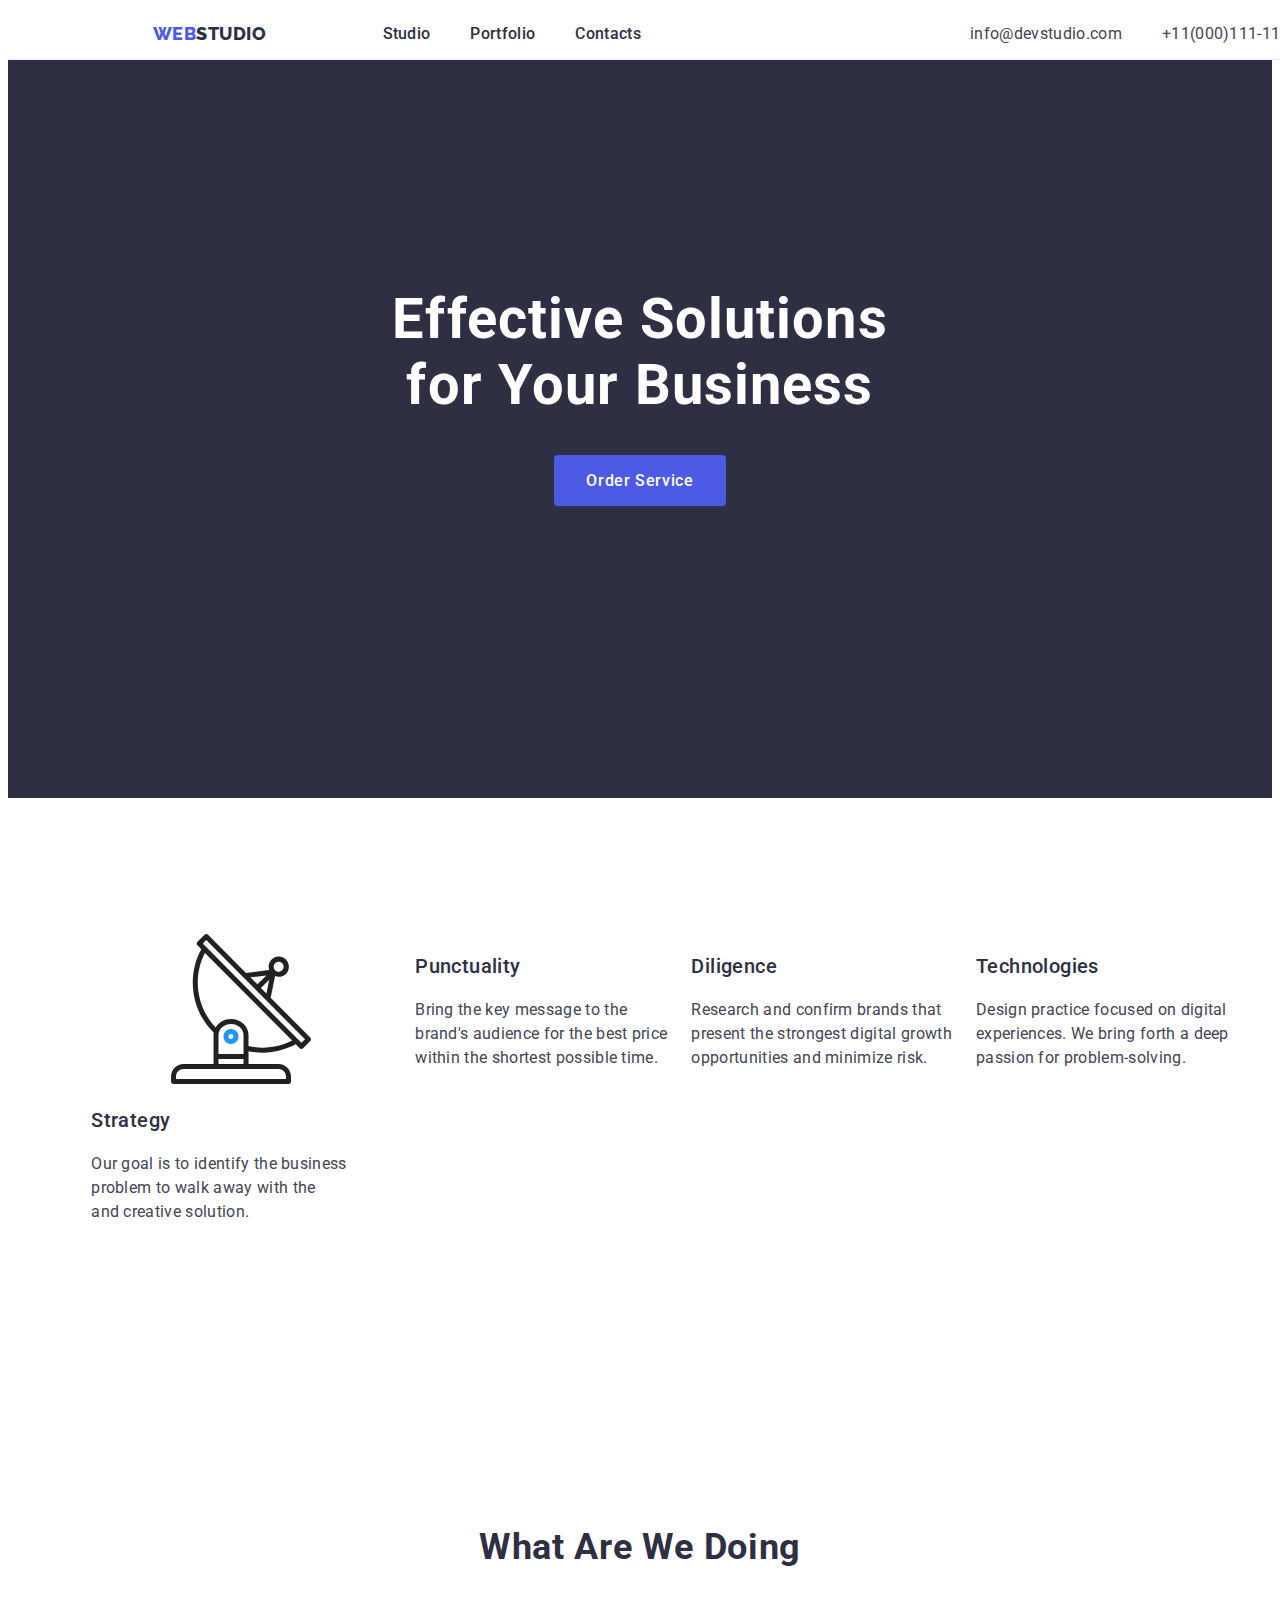
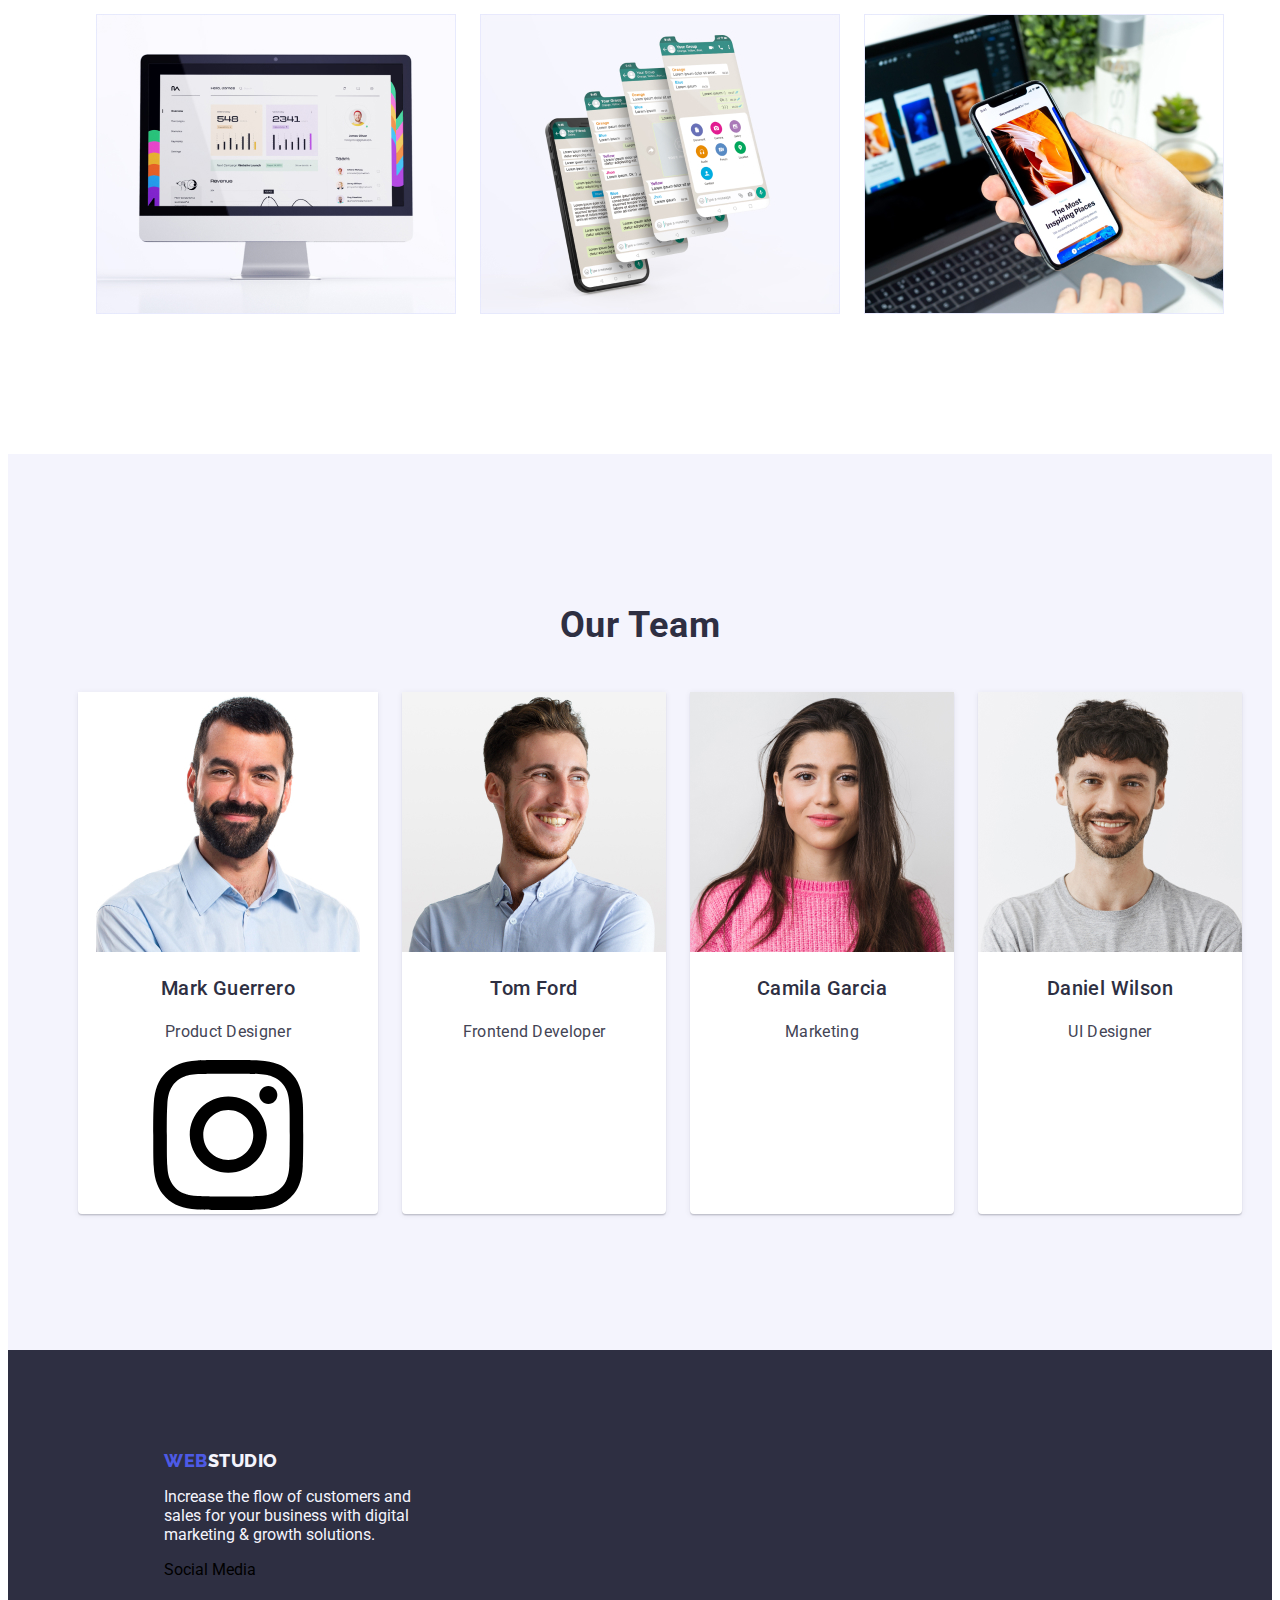
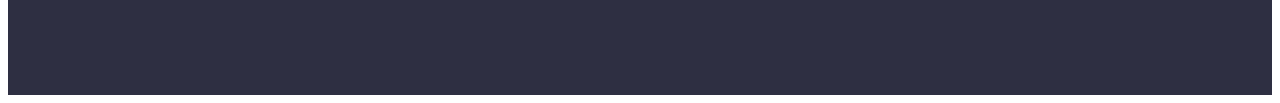
==== index.html @ 55b83116 "edited class names to advantages and added box shadows to buttons and cards on portfolio page" ====
<!DOCTYPE html>
<html lang="en">
  <head>
    <meta charset="UTF-8" />
    <meta name="viewport" content="width=device-width, initial-scale=1.0" />
    <title>Studio</title>
    <link rel="preconnect" href="https://fonts.googleapis.com" />
    <link rel="preconnect" href="https://fonts.gstatic.com" crossorigin />
    <link
      href="https://fonts.googleapis.com/css2?family=Raleway:wght@800&family=Roboto:wght@400;500;700;900&display=swap"
      rel="stylesheet"
    />
    <link rel="stylesheet" href="css/styles.css" />
  </head>
  <body>
    <!-- HEADER -->
    <header class="header d-flex container">
      <!-- LOGO -->
      <div class="d-flex">
        <a href="#" class="logo-header link"><span>WEB</span>STUDIO</a>
        <!-- NAVIGATION BAR -->
        <nav class="navigation-bar">
          <ul class="header-list list">
            <li class="header-item">
              <a class="header-link link" href="index.html">Studio</a>
            </li>
            <li class="header-item">
              <a class="header-link link" href="portfolio.html">Portfolio</a>
            </li>
            <li class="header-item">
              <a class="header-link link" href="#">Contacts</a>
            </li>
          </ul>
        </nav>
      </div>
      <ul class="header-contact-info list">
        <li>
          <a
            class="header-contact-info-link link"
            href="mailto:info@devstudio.com"
            >info@devstudio.com</a
          >
        </li>
        <li>
          <a class="header-contact-info-link link" href="tel:+11(000)111-11-11"
            >+11(000)111-11-11</a
          >
        </li>
      </ul>
    </header>
    <main>
      <!-- MAIN HEADING -->
      <section class="hero">
        <h1 class="hero-header">
          Effective Solutions <br />
          for Your Business
        </h1>
        <button type="button" class="hero-button button">Order Service</button>
      </section>
      <!-- ADVANTAGES SECTION -->
      <section class="advantages section">
        <ul class="advantages-list list">
          <li class="advantages-item">
            <svg class="icon icon-antenna">
              <use xlink:href="./images/icons.svg#antenna-1"></use>
            </svg>
            <h3 class="advantages-title header-three">Strategy</h3>
            <p class="advantages-description description">
              Our goal is to identify the business<br />problem to walk away
              with the<br />and creative solution.
            </p>
          </li>
          <li class="advantages-item">
            <h3 class="advantages-title header-three">Punctuality</h3>
            <p class="advantages-description description">
              Bring the key message to the<br />brand's audience for the best
              price<br />within the shortest possible time.
            </p>
          </li>
          <li class="advantages-item">
            <h3 class="advantages-title header-three">Diligence</h3>
            <p class="advantages-description description">
              Research and confirm brands that<br />present the strongest
              digital growth<br />opportunities and minimize risk.
            </p>
          </li>
          <li class="advantages-item">
            <h3 class="advantages-title header-three">Technologies</h3>
            <p class="advantages-description description">
              Design practice focused on digital<br />experiences. We bring
              forth a deep<br />passion for problem-solving.
            </p>
          </li>
        </ul>
      </section>
      <!-- WHAT ARE WE DOING SECTION -->
      <section class="services section">
        <h2 class="services-header subheader">What Are We Doing</h2>
        <div class="d-flex">
          <ul class="services-list list">
            <li class="services-item">
              <img
                src="images/monitor.jpg"
                alt="monitor"
                width="360"
                height="300"
              />
            </li>
            <li class="services-item">
              <img
                src="images/whatsapp.jpg"
                alt="whatsapp"
                width="360"
                height="300"
              />
            </li>
            <li class="services-item">
              <img
                src="images/cellphone.jpg"
                alt="cellphone"
                width="360"
                height="300"
              />
            </li>
          </ul>
        </div>
      </section>
      <!-- OUR TEAM SECTION -->
      <section class="team section">
        <h2 class="team-header subheader">Our Team</h2>
        <div class="d-flex">
          <ul class="team-members-list list">
            <li class="team-members-item">
              <img
                src="images/mark.jpg"
                alt="Mark Guerrero"
                width="264"
                height="260"
              />
              <h3 class="team-member-name header-three">Mark Guerrero</h3>
              <p class="team-member-position description">Product Designer</p>
              <div>
                <svg class="icon icon-instagram">
                  <use xlink:href="images/icons.svg#instagram-2"></use>
                </svg>
              </div>
            </li>
            <li class="team-members-item">
              <img
                src="images/tom.jpg"
                alt="Tom Ford"
                width="264"
                height="260"
              />
              <h3 class="team-member-name header-three">Tom Ford</h3>
              <p class="team-member-position description">Frontend Developer</p>
            </li>
            <li class="team-members-item">
              <img
                src="images/camila.jpg"
                alt="Camila Garcia"
                width="264"
                height="260"
              />
              <h3 class="team-member-name header-three">Camila Garcia</h3>
              <p class="team-member-position description">Marketing</p>
            </li>
            <li class="team-members-item">
              <img
                src="images/daniel.jpg"
                alt="Daniel Wilson"
                width="264"
                height="260"
              />
              <h3 class="team-member-name header-three">Daniel Wilson</h3>
              <p class="team-member-position description">UI Designer</p>
            </li>
          </ul>
        </div>
      </section>
    </main>
    <!-- FOOTER -->
    <footer class="footer">
      <section>
        <a href="#" class="logo-footer link"><span>WEB</span>STUDIO</a>
        <p class="p-footer">
          Increase the flow of customers and <br />
          sales for your business with digital <br />
          marketing & growth solutions.
        </p>
      </section>
      <section class="social-media">
        <p class="social-media-title">Social Media</p>
      </section>
    </footer>
  </body>
</html>
---- css/styles.css ----
:root {
  --IRIS: #4d5ae5;
  --NAVY-BLUE: #2e2f42;
  --WHITE: #fff;
  --CLOUD: #f4f4fd;
  --SLATE: #434455;
  --CORNFLOWER: #e7e9fc;
  --OCEAN: #404bbf;
  --LIGHT-SLATE: #8e8f99;
  --GREY: rgba(46, 47, 66, 0.7);
}
* {
  box-sizing: border-box;
}
/* GENERAL STYLES */
body {
  font-family: "Roboto", sans-serif;
}
.header-three {
  color: var(--NAVY-BLUE);
  font-size: 20px;
  font-weight: 500;
  letter-spacing: 0.4px;
}
.description {
  color: var(--SLATE);
  font-size: 16px;
  font-weight: 400;
  letter-spacing: 0.32px;
  line-height: 24px;
}
.container {
  width: 1440px;
}
.d-flex {
  display: flex;
  justify-content: center;
}
.list {
  list-style-type: none;
  display: flex;
}
.section {
  padding-top: 120px;
  padding-bottom: 120px;
}
.icon {
  fill: black;
}
/* END OF GENERAL STYLES */

/* STUDIO STYLES */
/* HEADER STYLES */
.header {
  align-items: center;
  justify-content: space-around;
  border-bottom: 1px solid var(--CORNFLOWER);
  background-color: var(--WHITE);
}
.header .d-flex {
  align-items: center;
}
.header .list {
  gap: 40px;
}
.link {
  text-decoration: none;
}
.logo-header {
  color: var(--NAVY-BLUE);
  font-family: "Raleway", sans-serif;
  font-size: 18px;
  font-weight: 800;
  letter-spacing: 0.54px;
  margin-right: 76px;
}
.logo-header span {
  color: var(--IRIS);
}
.header-link {
  font-size: 16px;
  font-weight: 500;
  color: var(--NAVY-BLUE);
  letter-spacing: 0.32px;
}
.header-link:hover {
  color: var(--IRIS);
}
.header-link:focus {
  color: var(--IRIS);
}
a[href="mailto:info@devstudio.com"] {
  font-size: 16px;
  color: var(--SLATE);
  font-weight: 400;
  letter-spacing: 0.32px;
}
a[href="tel:+11(000)111-11-11"] {
  font-size: 16px;
  color: var(--SLATE);
  font-weight: 400;
  letter-spacing: 0.32px;
}
a[href="mailto:info@devstudio.com"]:hover {
  color: var(--IRIS);
}
a[href="tel:+11(000)111-11-11"]:hover {
  color: var(--IRIS);
}
a[href="mailto:info@devstudio.com"]:focus {
  color: var(--IRIS);
}
a[href="tel:+11(000)111-11-11"]:focus {
  color: var(--IRIS);
}
/* END OF HEADER STYLES */
/* FIRST SECTION STYLES */
.hero {
  background-color: var(--NAVY-BLUE);
  text-align: center;
  padding-top: 188px;
  padding-bottom: 292px;
}
.hero-header {
  color: var(--WHITE);
  text-align: center;
  font-size: 56px;
  font-weight: 700;
  letter-spacing: 1.12px;
}
.hero-button {
  background-color: var(--IRIS);
  color: var(--WHITE);
  font-size: 16px;
  font-weight: 500;
  letter-spacing: 0.64px;
  font-family: inherit;
  border: none;
  border-radius: 4px;
  padding: 16px 32px;
}
.hero-button:hover {
  cursor: pointer;
  background-color: var(--SLATE);
}
.hero-button:focus {
  background-color: var(--SLATE);
}
/* END OF FIRST SECTION STYLES */
/* ADVANTAGES STYLES */
.advantages-header {
  font-size: 20px;
  font-weight: 500;
  letter-spacing: 0.4px;
  color: var(--NAVY-BLUE);
}
.advantages-description {
  color: var(--SLATE);
  font-size: 16px;
  font-weight: 400;
  letter-spacing: 0.32px;
}
.advantages {
  flex-direction: column;
}
.advantages .list {
  justify-content: center;
  gap: 24px;
}
/* END OF VISSION MISSION STYLES */
/* WHAT ARE WE DOING SECTION STYLES*/
.subheader {
  text-align: center;
  color: var(--NAVY-BLUE);
  font-size: 36px;
  font-weight: 700;
  letter-spacing: 0.72px;
}
.services .list {
  gap: 24px;
}
/* END OF WHAT ARE WE DOING SECTION STYLES*/
/* OUR TEAM SECTION STYLES */
.team {
  background-color: var(--CLOUD);
}
.team .list {
  gap: 24px;
}
.team-members-item {
  background-color: white;
  border-radius: 0px 0px 4px 4px;
  text-align: center;
  box-shadow: 0px 2px 1px 0px rgba(46, 47, 66, 0.08),
    0px 1px 1px 0px rgba(46, 47, 66, 0.16),
    0px 1px 6px 0px rgba(46, 47, 66, 0.08);
}

/* END OF OUR TEAM SECTION STYLES */
/* FOOTER STYLES */
.footer {
  background-color: var(--NAVY-BLUE);
  padding: 100px 0px 100px 156px;
}
.logo-footer {
  color: var(--CLOUD);
  font-family: "Raleway", sans-serif;
  font-size: 18px;
  font-weight: 800;
  letter-spacing: 0.54px;
}
.logo-footer span {
  color: var(--IRIS);
}
.p-footer {
  color: var(--CLOUD);
}
/* END OF FOOTER STYLES */
/* END OF STUDIO STYLES */

/* PORTFOLIO STYLES */
/* PORTFOLIO MAIN MENU STYLES */
.portfolio-menu {
  align-items: center;
}
.portfolio-menu-list {
  gap: 24px;
  justify-content: center;
}
.portfolio-menu-button {
  color: var(--IRIS);
  font-size: 16px;
  font-weight: 500;
  letter-spacing: 0.64px;
  background-color: var(--CLOUD);
  border-color: var(--CORNFLOWER);
  border-radius: 4px;
  padding: 12px 24px;
  font-family: "Roboto", sans-serif;
  gap: 24px;
}
.portfolio-menu-button:hover,
.portfolio-menu-button:focus {
  background-color: var(--OCEAN);
  color: var(--WHITE);
  box-shadow: 0px 2px 2px 0px rgba(0, 0, 0, 0.12),
    0px 2px 1px 0px rgba(0, 0, 0, 0.08), 0px 3px 1px 0px rgba(0, 0, 0, 0.1);
}
/* END OF PORTFOLIO MAIN MENU STYLES */
/* SERVICES MENU STYLES */
.services-menu {
  justify-content: center;
  gap: 24px;
  flex-wrap: wrap;
}
.services-menu-item {
  border: 1px solid var(--CORNFLOWER);
  background-color: var(--WHITE);
}
.services-menu-item:hover {
  box-shadow: 0px 2px 1px 0px rgba(46, 47, 66, 0.08),
    0px 1px 1px 0px rgba(46, 47, 66, 0.16),
    0px 1px 6px 0px rgba(46, 47, 66, 0.08);
}
.services-menu-title,
.services-menu-description {
  padding-left: 15px;
}

/* END OF SERVICES MENU STYLES */
/* END OF PORTFOLIO STYLES */
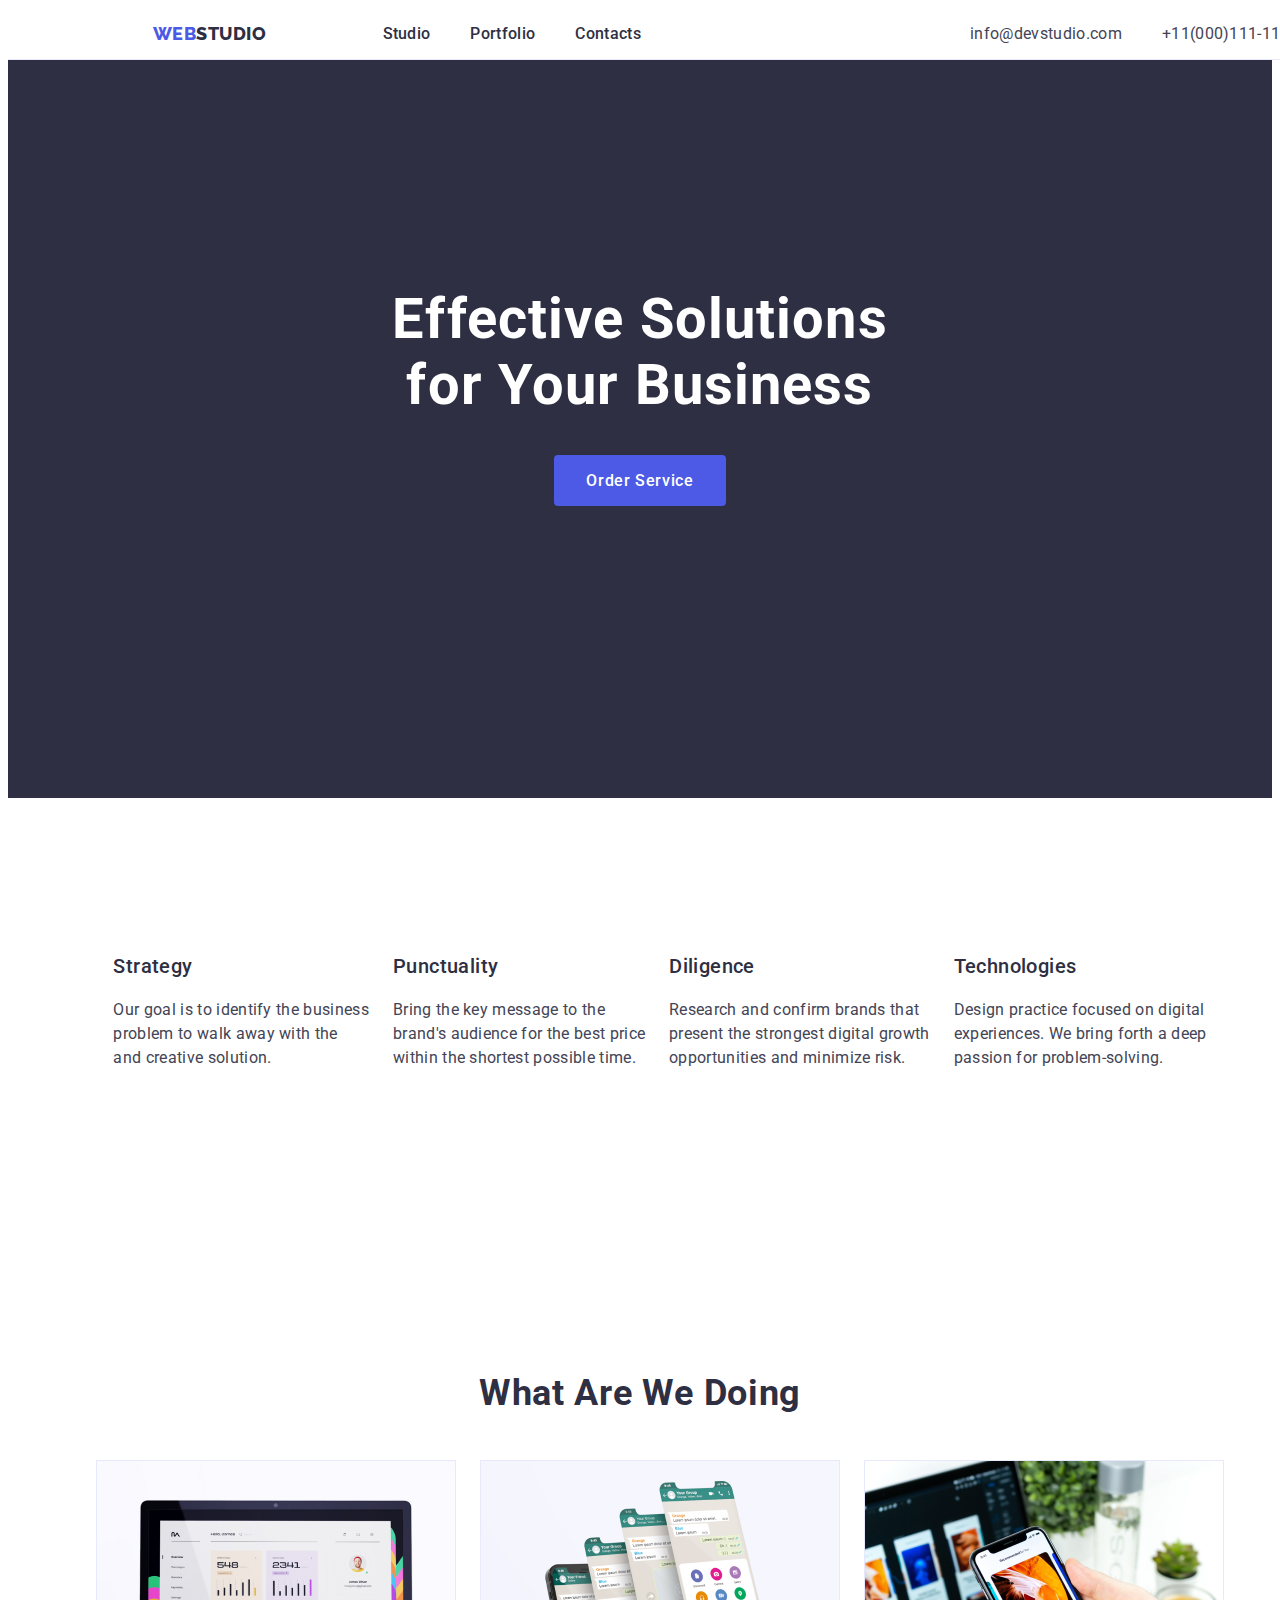
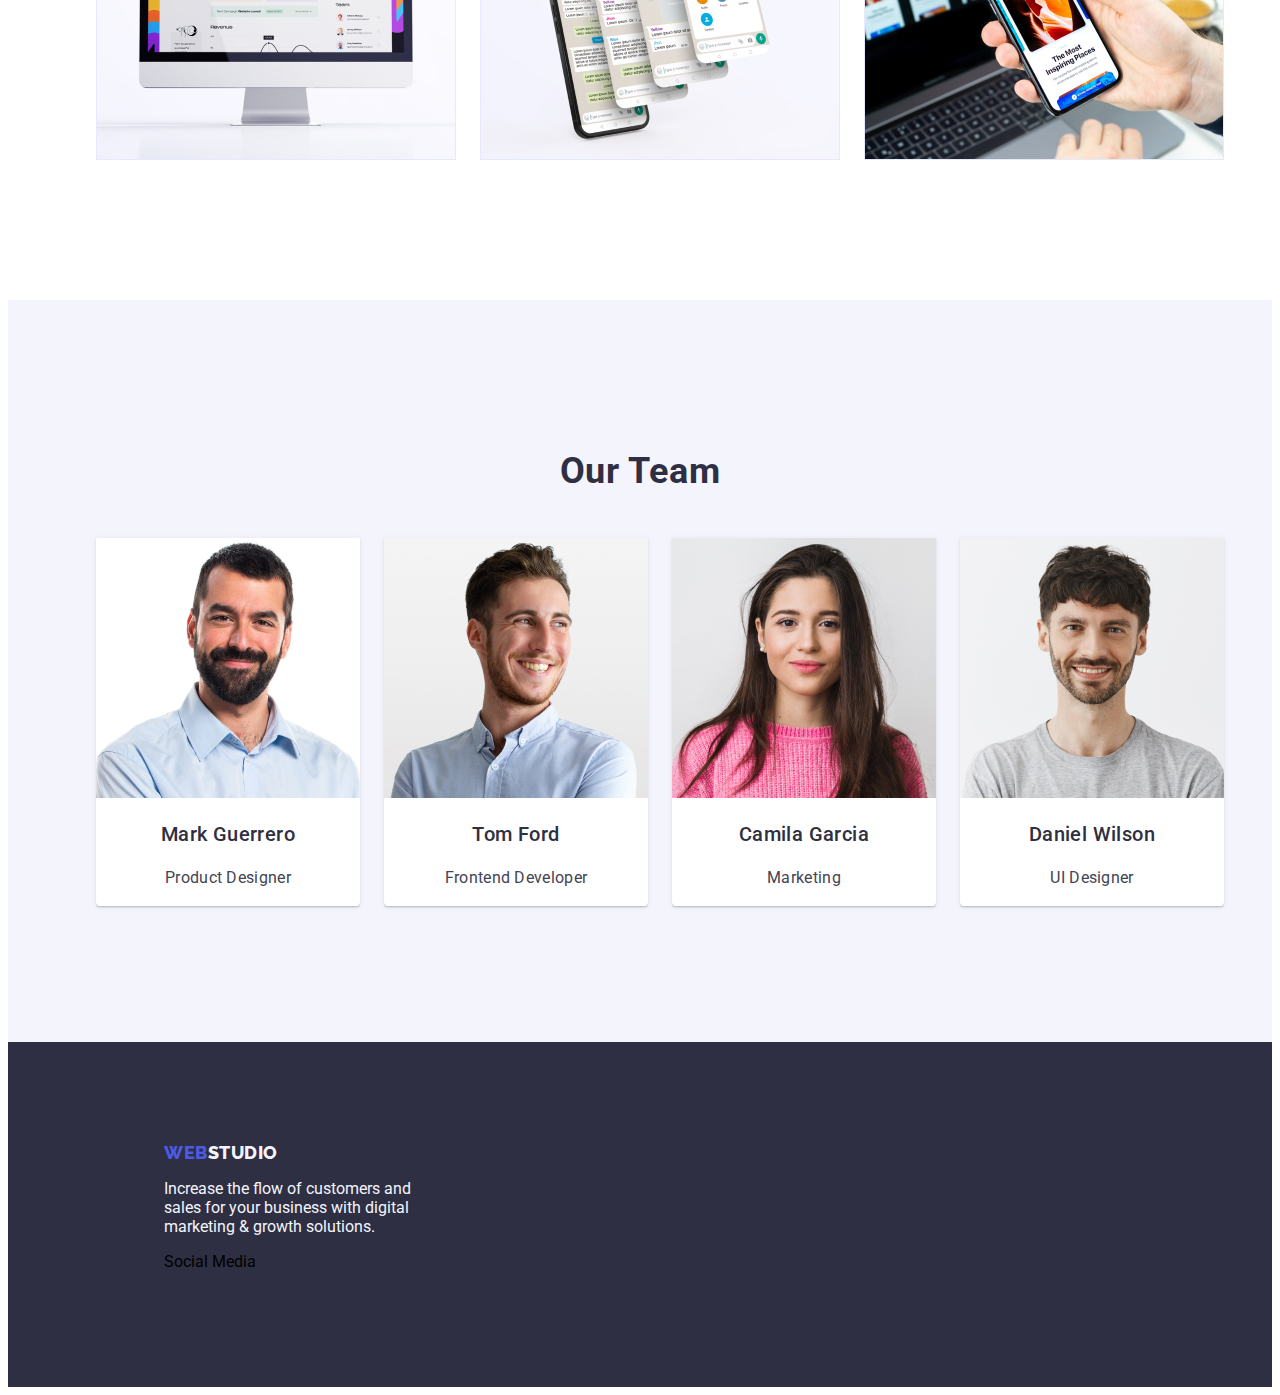
==== commit 62eac6ad: "remove all the icons" ====
--- a/index.html
+++ b/index.html
@@ -61,9 +61,6 @@
       <section class="advantages section">
         <ul class="advantages-list list">
           <li class="advantages-item">
-            <svg class="icon icon-antenna">
-              <use xlink:href="./images/icons.svg#antenna-1"></use>
-            </svg>
             <h3 class="advantages-title header-three">Strategy</h3>
             <p class="advantages-description description">
               Our goal is to identify the business<br />problem to walk away
@@ -139,11 +136,6 @@
               />
               <h3 class="team-member-name header-three">Mark Guerrero</h3>
               <p class="team-member-position description">Product Designer</p>
-              <div>
-                <svg class="icon icon-instagram">
-                  <use xlink:href="images/icons.svg#instagram-2"></use>
-                </svg>
-              </div>
             </li>
             <li class="team-members-item">
               <img
--- a/css/styles.css
+++ b/css/styles.css
@@ -44,9 +44,6 @@
   padding-top: 120px;
   padding-bottom: 120px;
 }
-.icon {
-  fill: black;
-}
 /* END OF GENERAL STYLES */
 
 /* STUDIO STYLES */
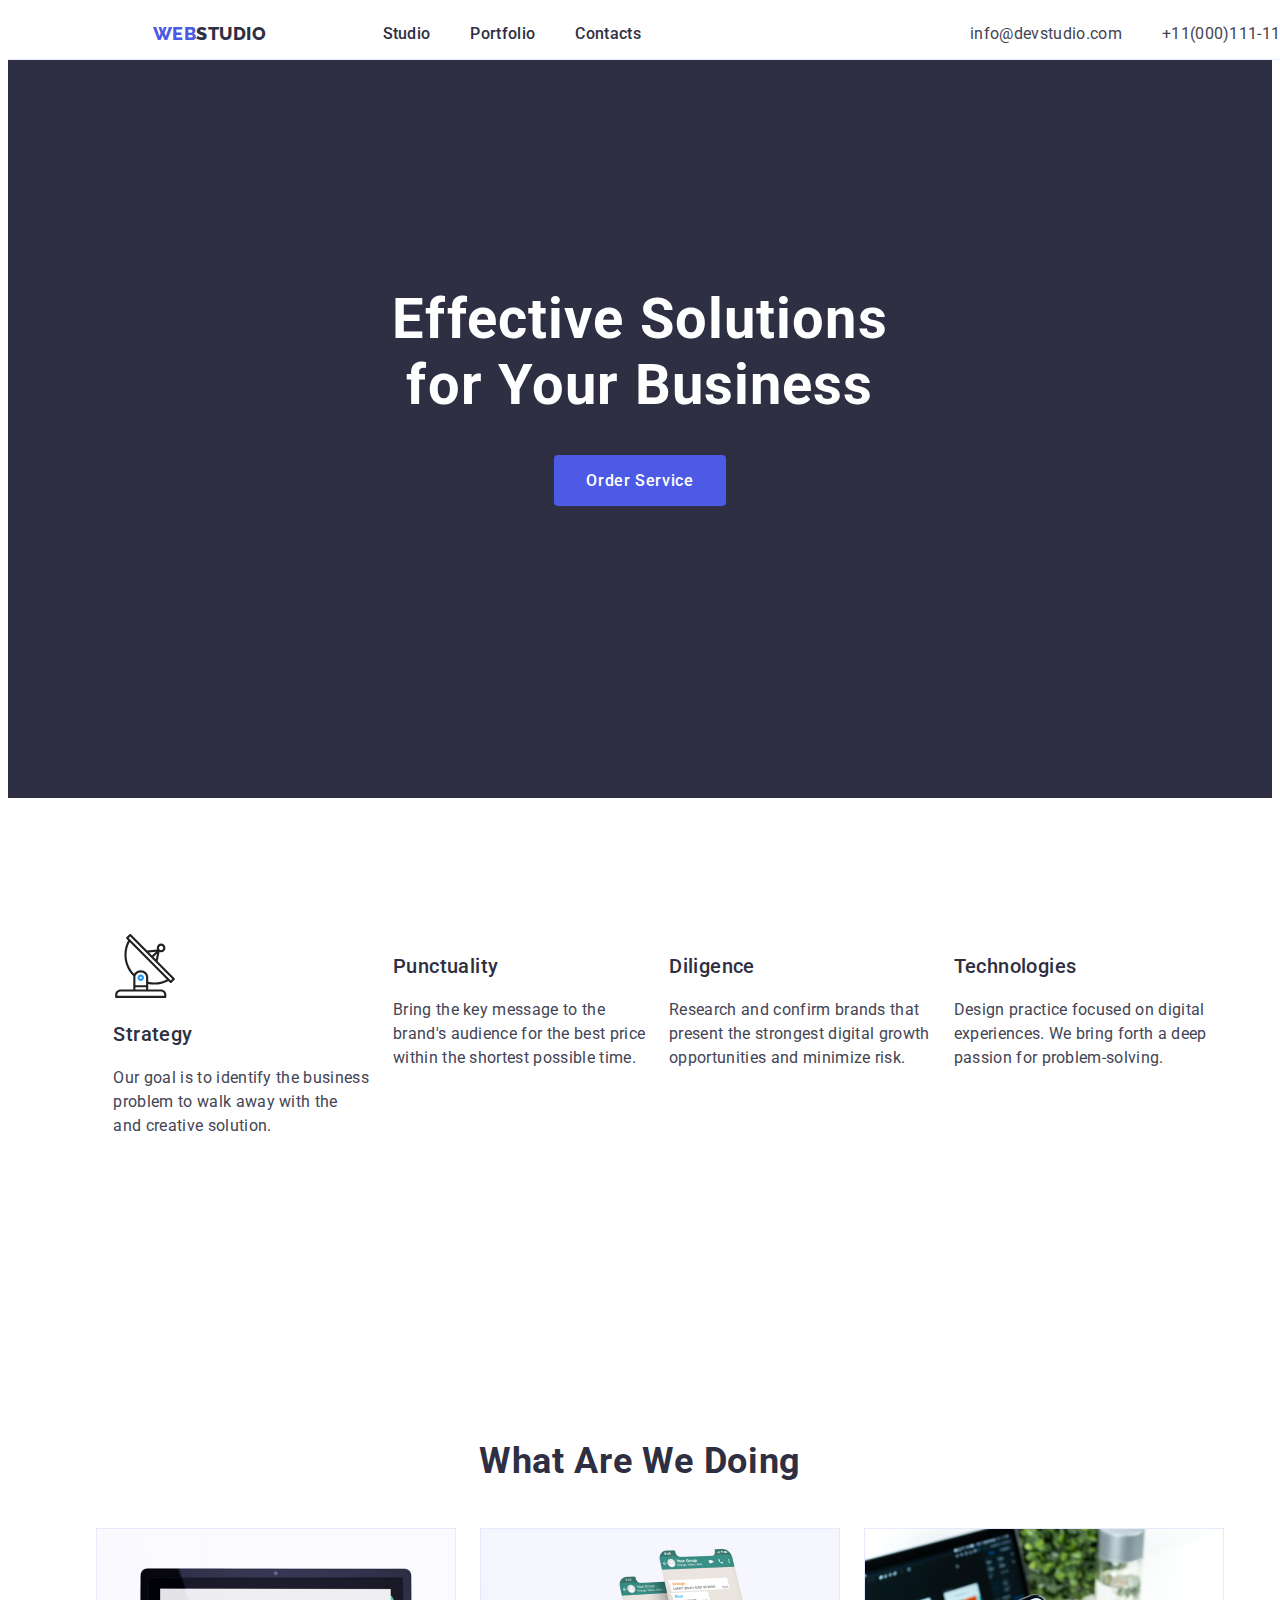
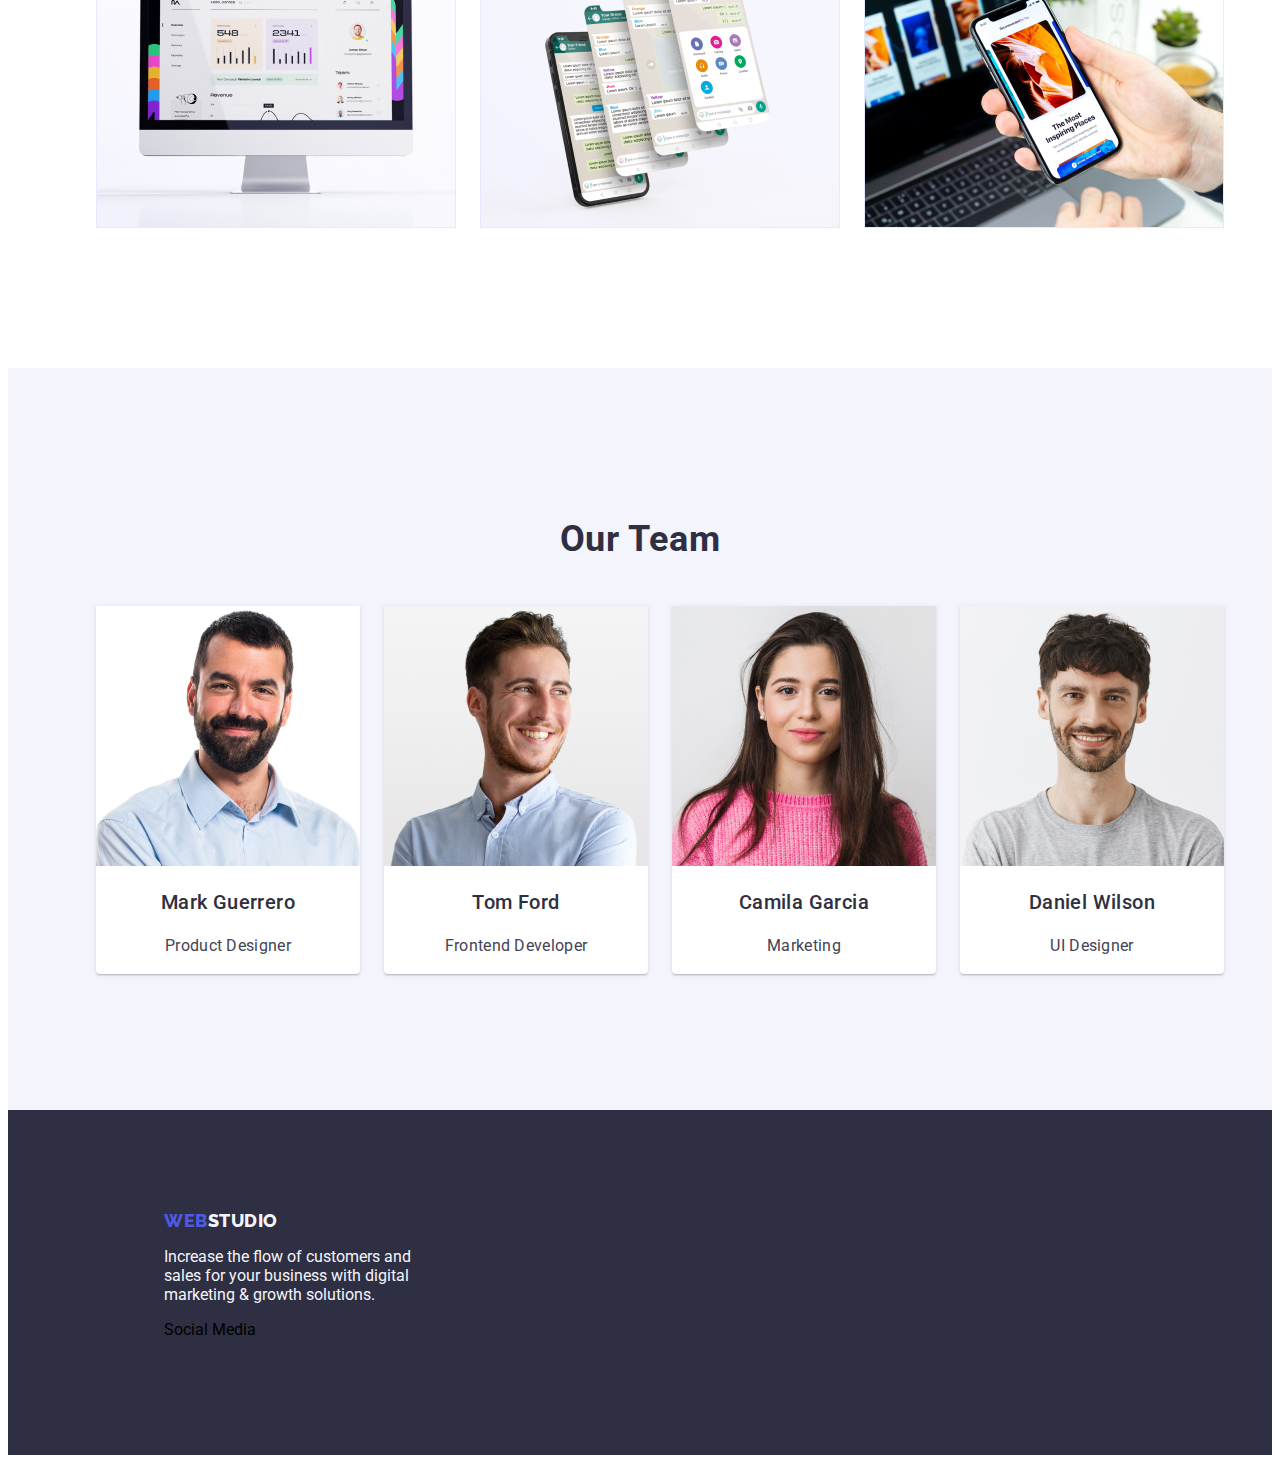
==== commit 597800ff: "Update index.html" ====
--- a/index.html
+++ b/index.html
@@ -61,6 +61,11 @@
       <section class="advantages section">
         <ul class="advantages-list list">
           <li class="advantages-item">
+            <div class="advantages-icon icon">
+              <svg width="64" height="64">
+                <use href="./images/icons.svg#antenna-1"></use>
+              </svg>
+            </div>
             <h3 class="advantages-title header-three">Strategy</h3>
             <p class="advantages-description description">
               Our goal is to identify the business<br />problem to walk away
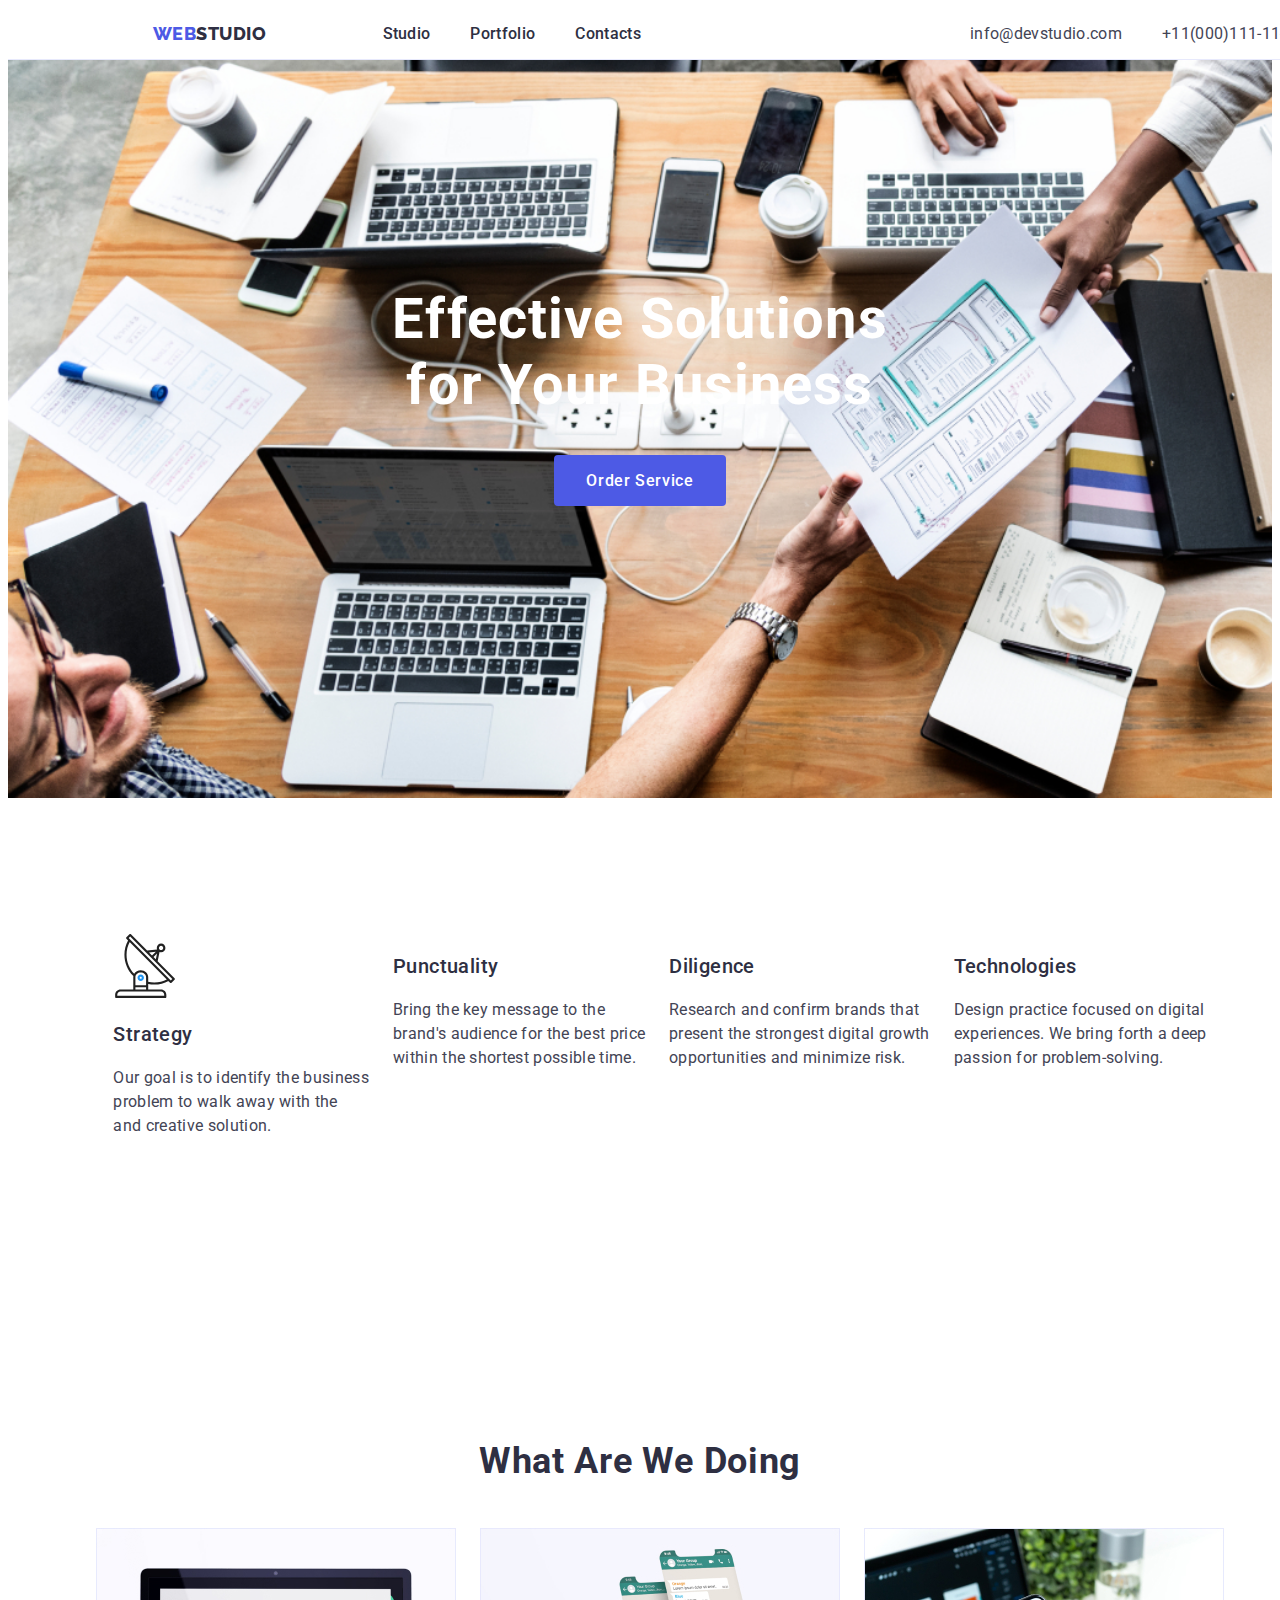
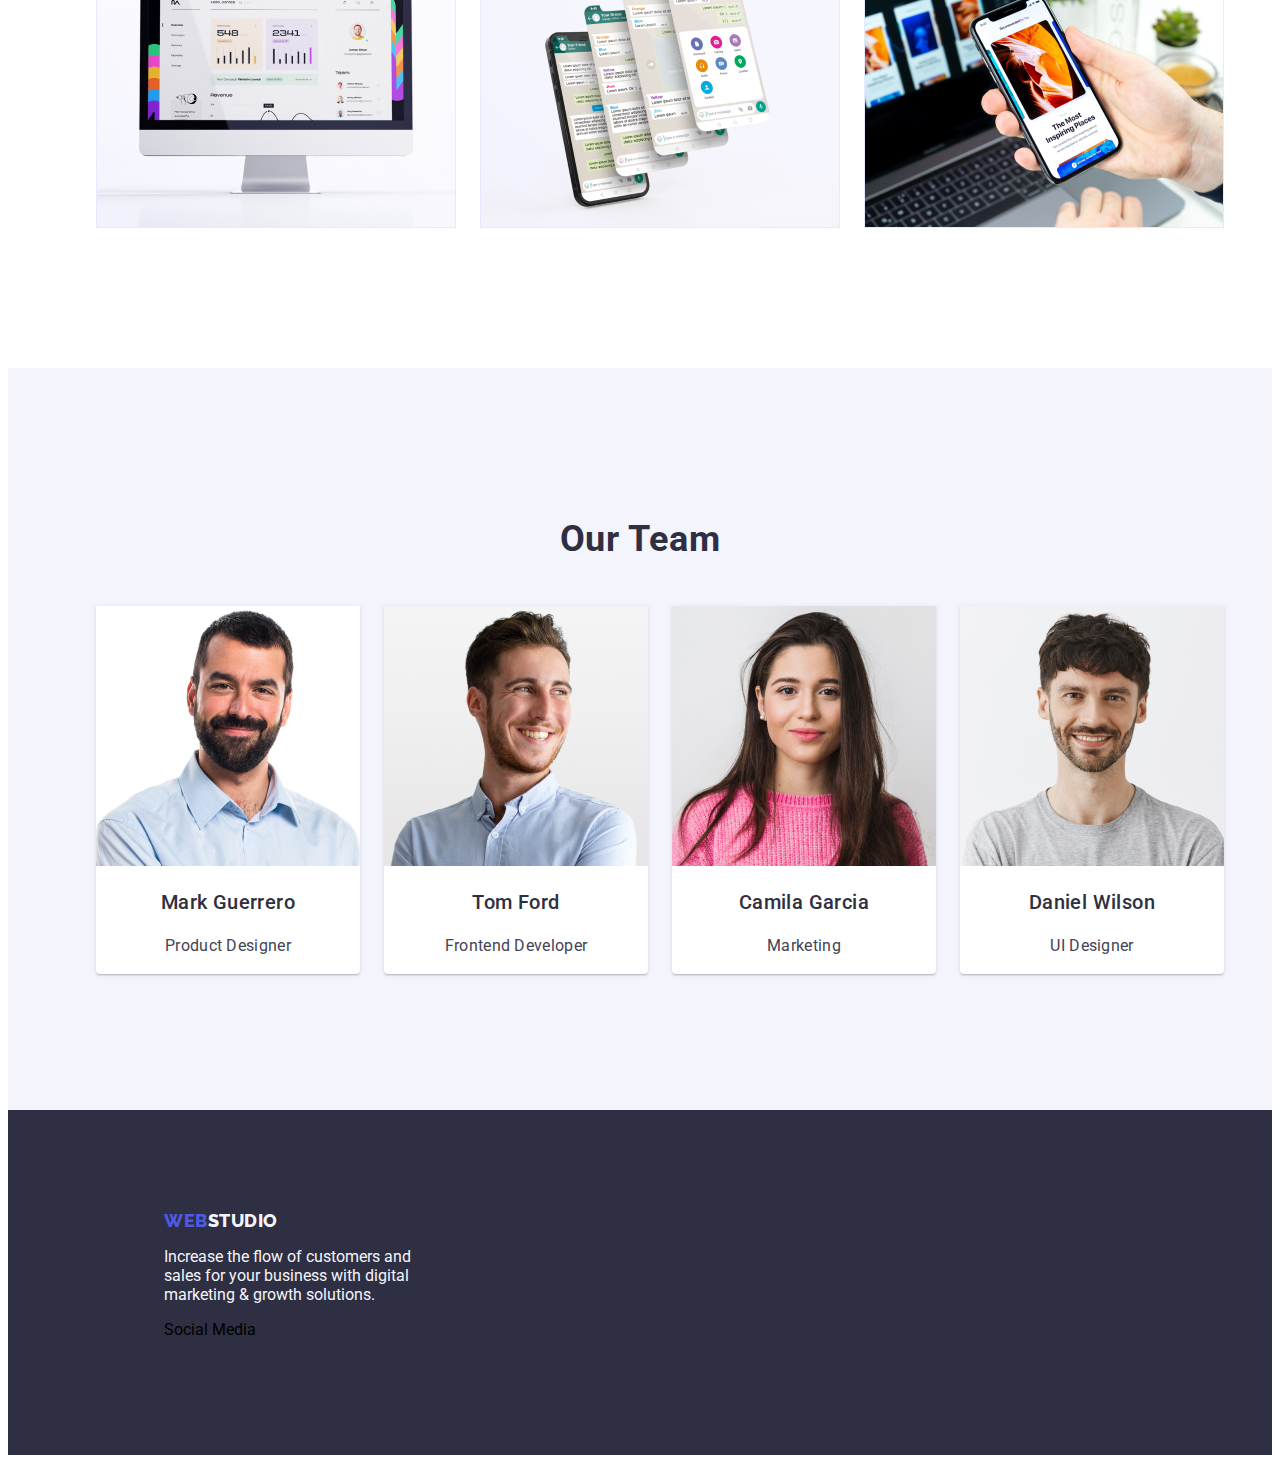
==== commit dcea9dba: "add background image in hero section" ====
--- a/index.html
+++ b/index.html
@@ -63,7 +63,7 @@
           <li class="advantages-item">
             <div class="advantages-icon icon">
               <svg width="64" height="64">
-                <use href="./images/icons.svg#antenna-1"></use>
+                <use href="/images/icons.svg#antenna-1"></use>
               </svg>
             </div>
             <h3 class="advantages-title header-three">Strategy</h3>
--- a/css/styles.css
+++ b/css/styles.css
@@ -113,7 +113,8 @@
 /* END OF HEADER STYLES */
 /* FIRST SECTION STYLES */
 .hero {
-  background-color: var(--NAVY-BLUE);
+  background-image: url(../images/people-office.jpg);
+  background-size: cover;
   text-align: center;
   padding-top: 188px;
   padding-bottom: 292px;
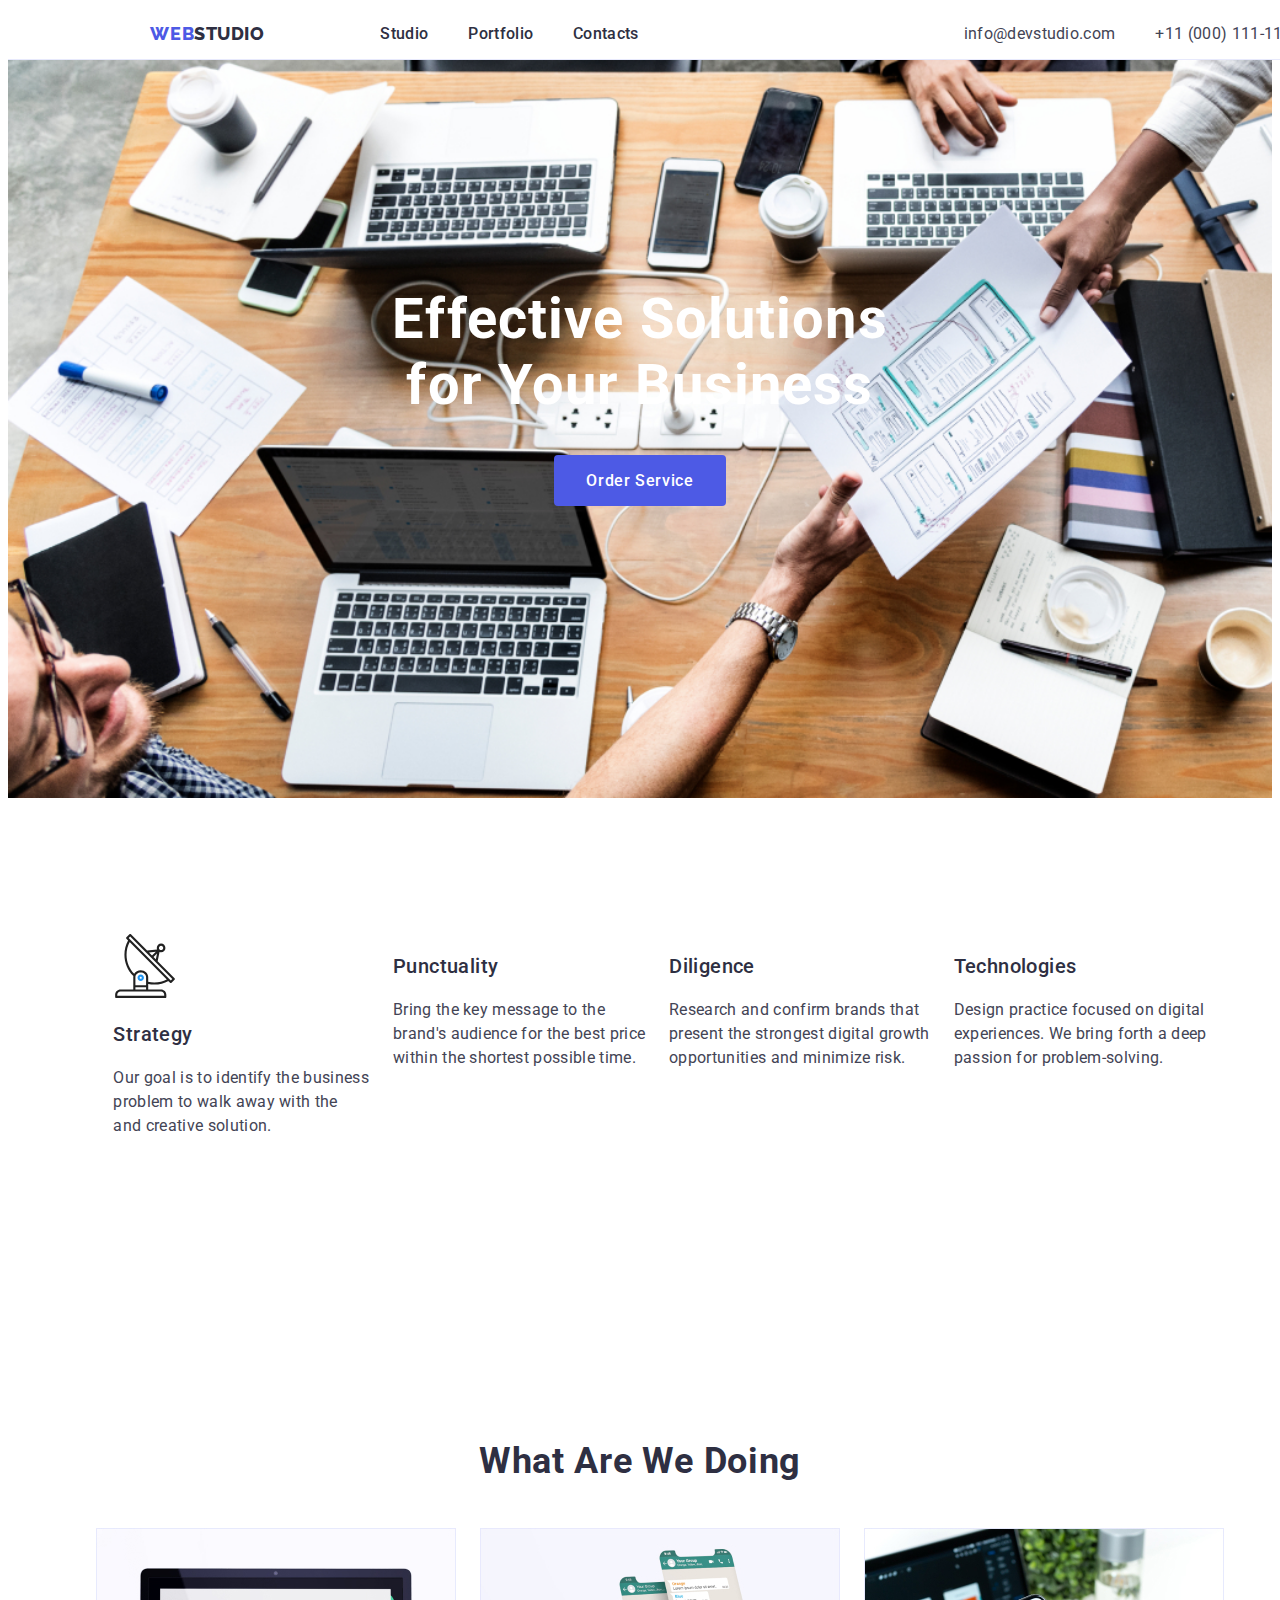
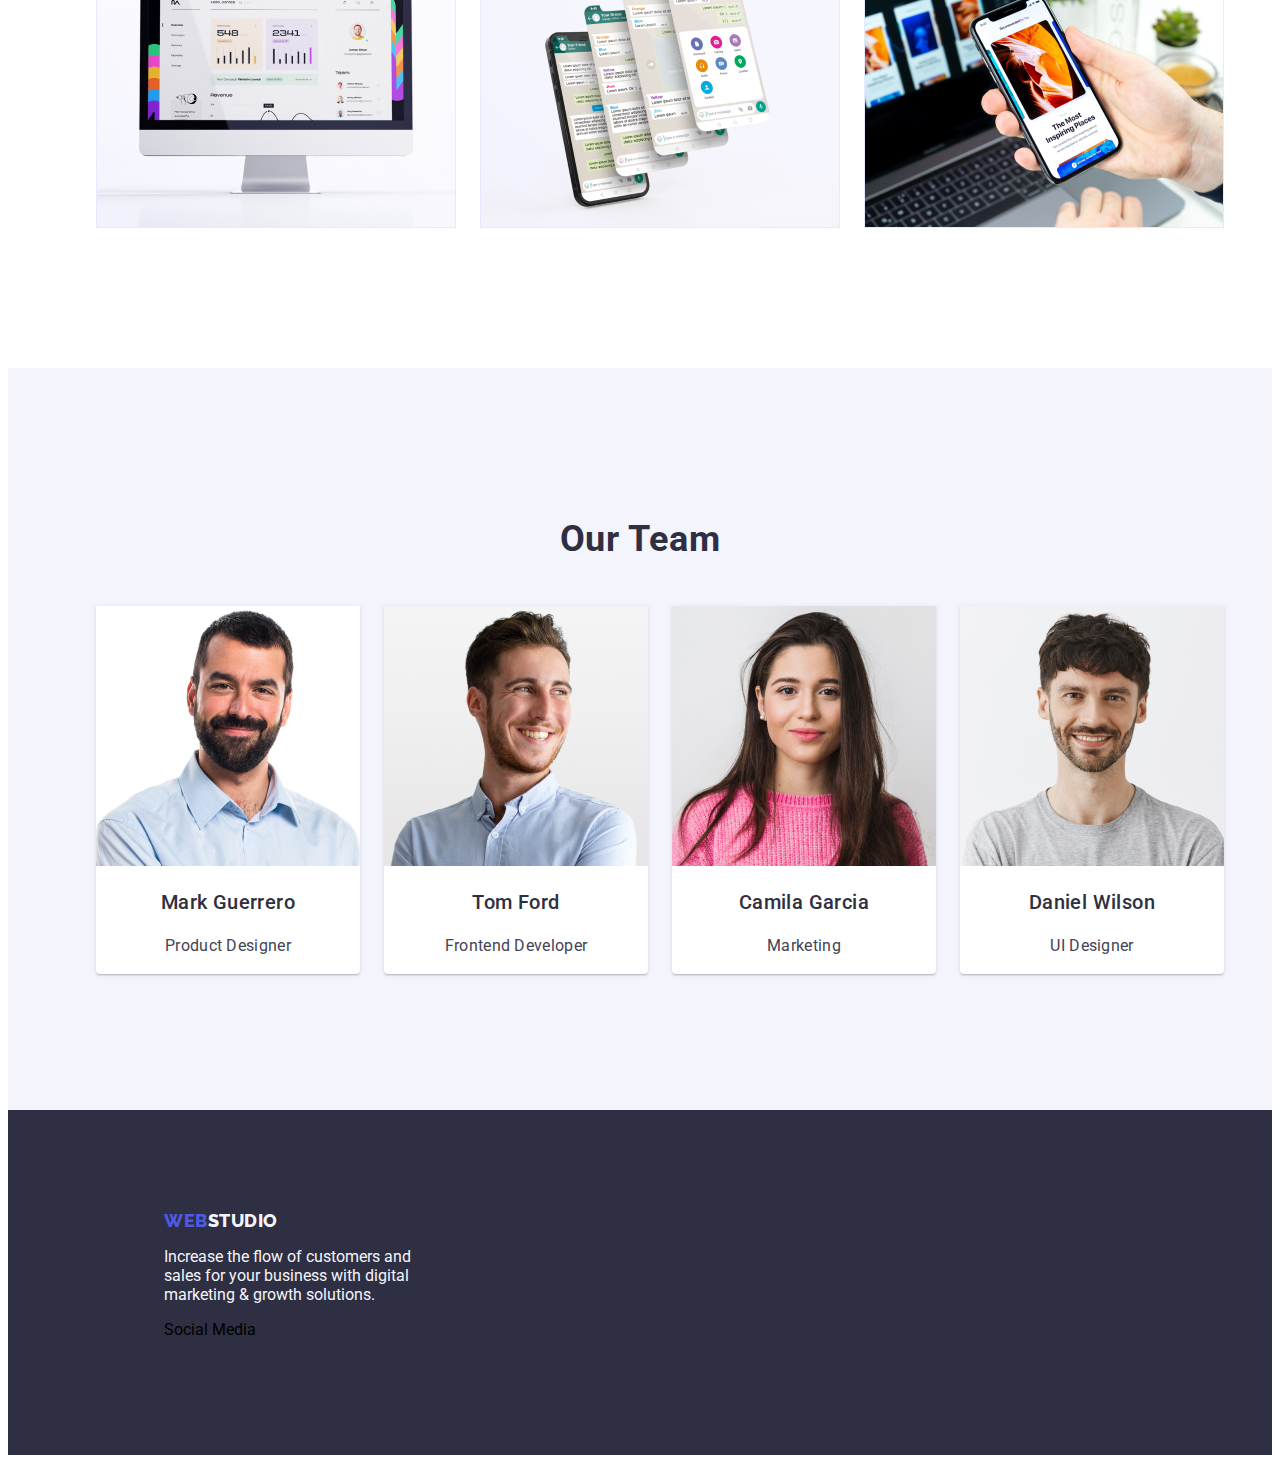
==== commit 833fceae: "edited styles and html" ====
--- a/index.html
+++ b/index.html
@@ -43,7 +43,7 @@
         </li>
         <li>
           <a class="header-contact-info-link link" href="tel:+11(000)111-11-11"
-            >+11(000)111-11-11</a
+            >+11 (000) 111-11-11</a
           >
         </li>
       </ul>
@@ -62,8 +62,8 @@
         <ul class="advantages-list list">
           <li class="advantages-item">
             <div class="advantages-icon icon">
-              <svg width="64" height="64">
-                <use href="/images/icons.svg#antenna-1"></use>
+              <svg class="svg" width="64" height="64">
+                <use href="./images/icons.svg#antenna-1"></use>
               </svg>
             </div>
             <h3 class="advantages-title header-three">Strategy</h3>
--- a/css/styles.css
+++ b/css/styles.css
@@ -7,7 +7,7 @@
   --CORNFLOWER: #e7e9fc;
   --OCEAN: #404bbf;
   --LIGHT-SLATE: #8e8f99;
-  --GREY: rgba(46, 47, 66, 0.7);
+  --GREY: #2e2f42b2;
 }
 * {
   box-sizing: border-box;
@@ -113,7 +113,9 @@
 /* END OF HEADER STYLES */
 /* FIRST SECTION STYLES */
 .hero {
-  background-image: url(../images/people-office.jpg);
+  /* background-image: linear-gradient(var(--GREY)),
+    url("../images/people-office.jpg"); */
+  background-image: url("../images/people-office.jpg");
   background-size: cover;
   text-align: center;
   padding-top: 188px;
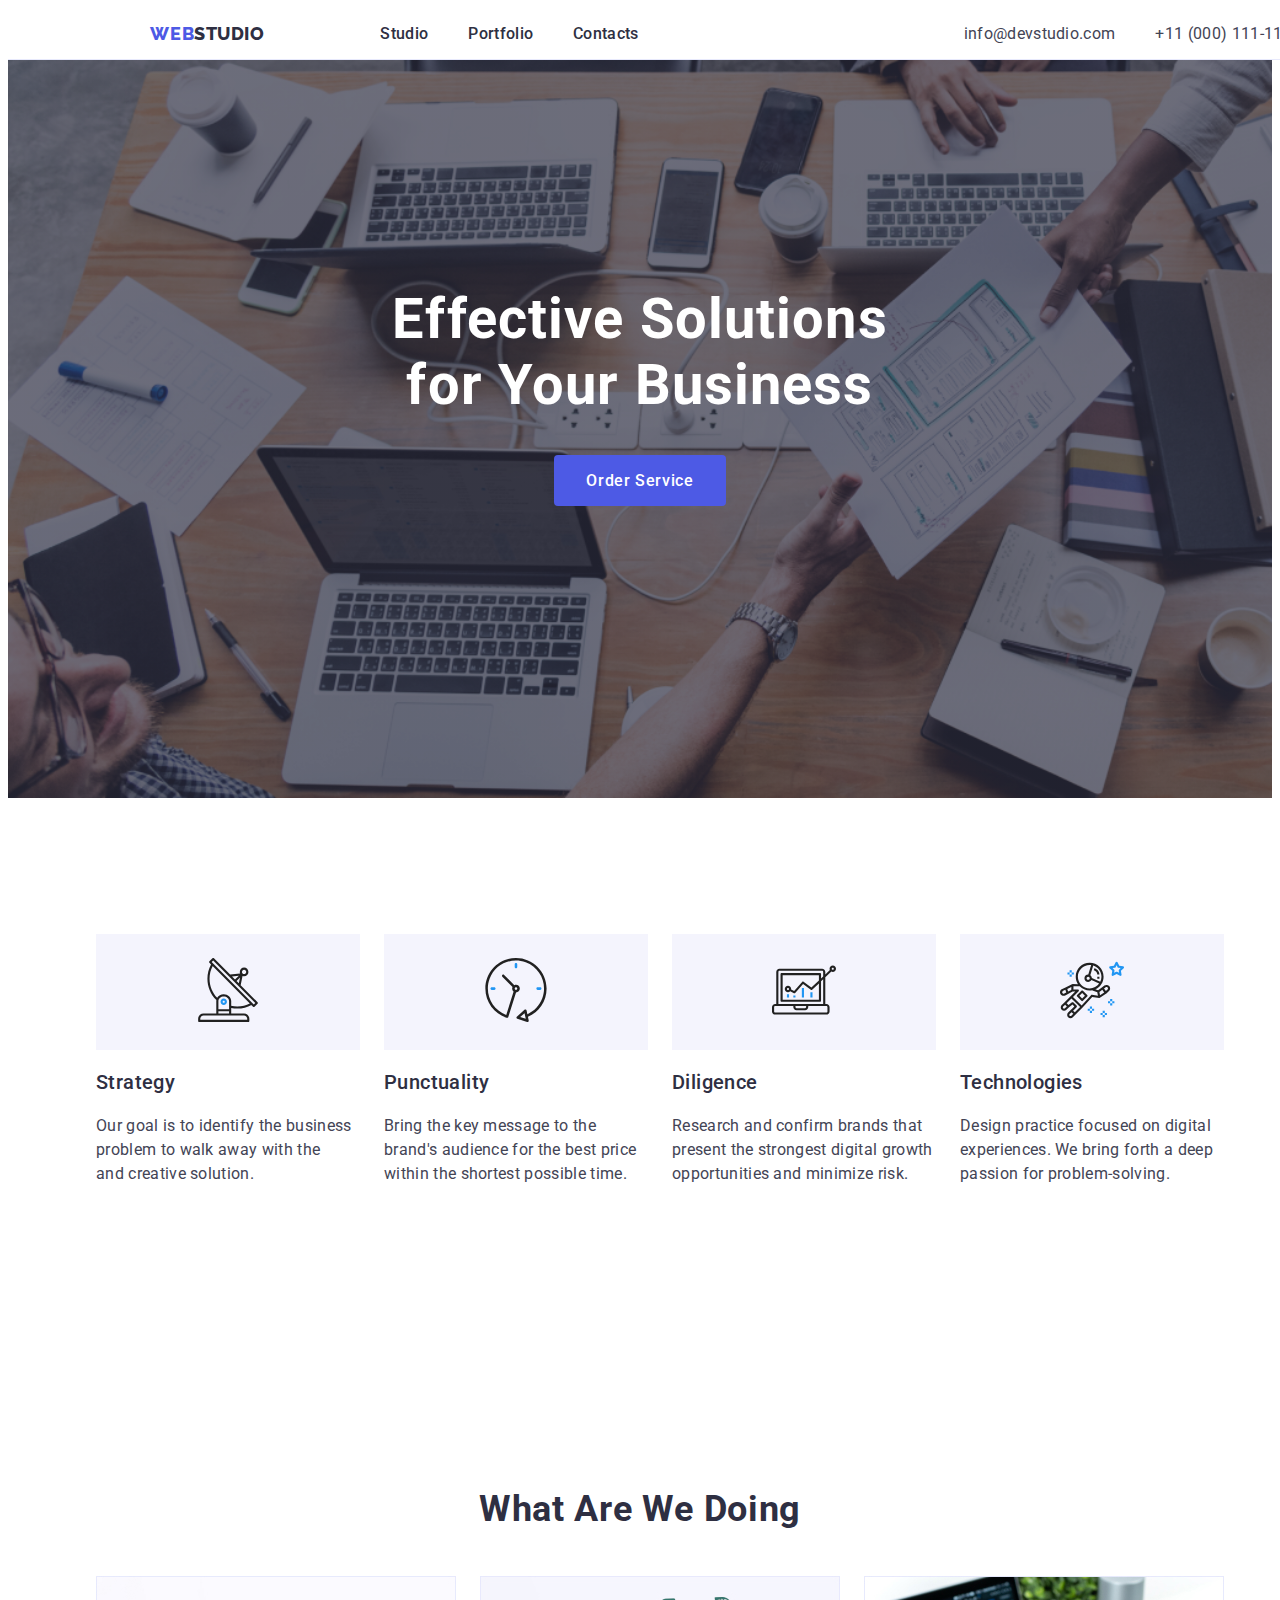
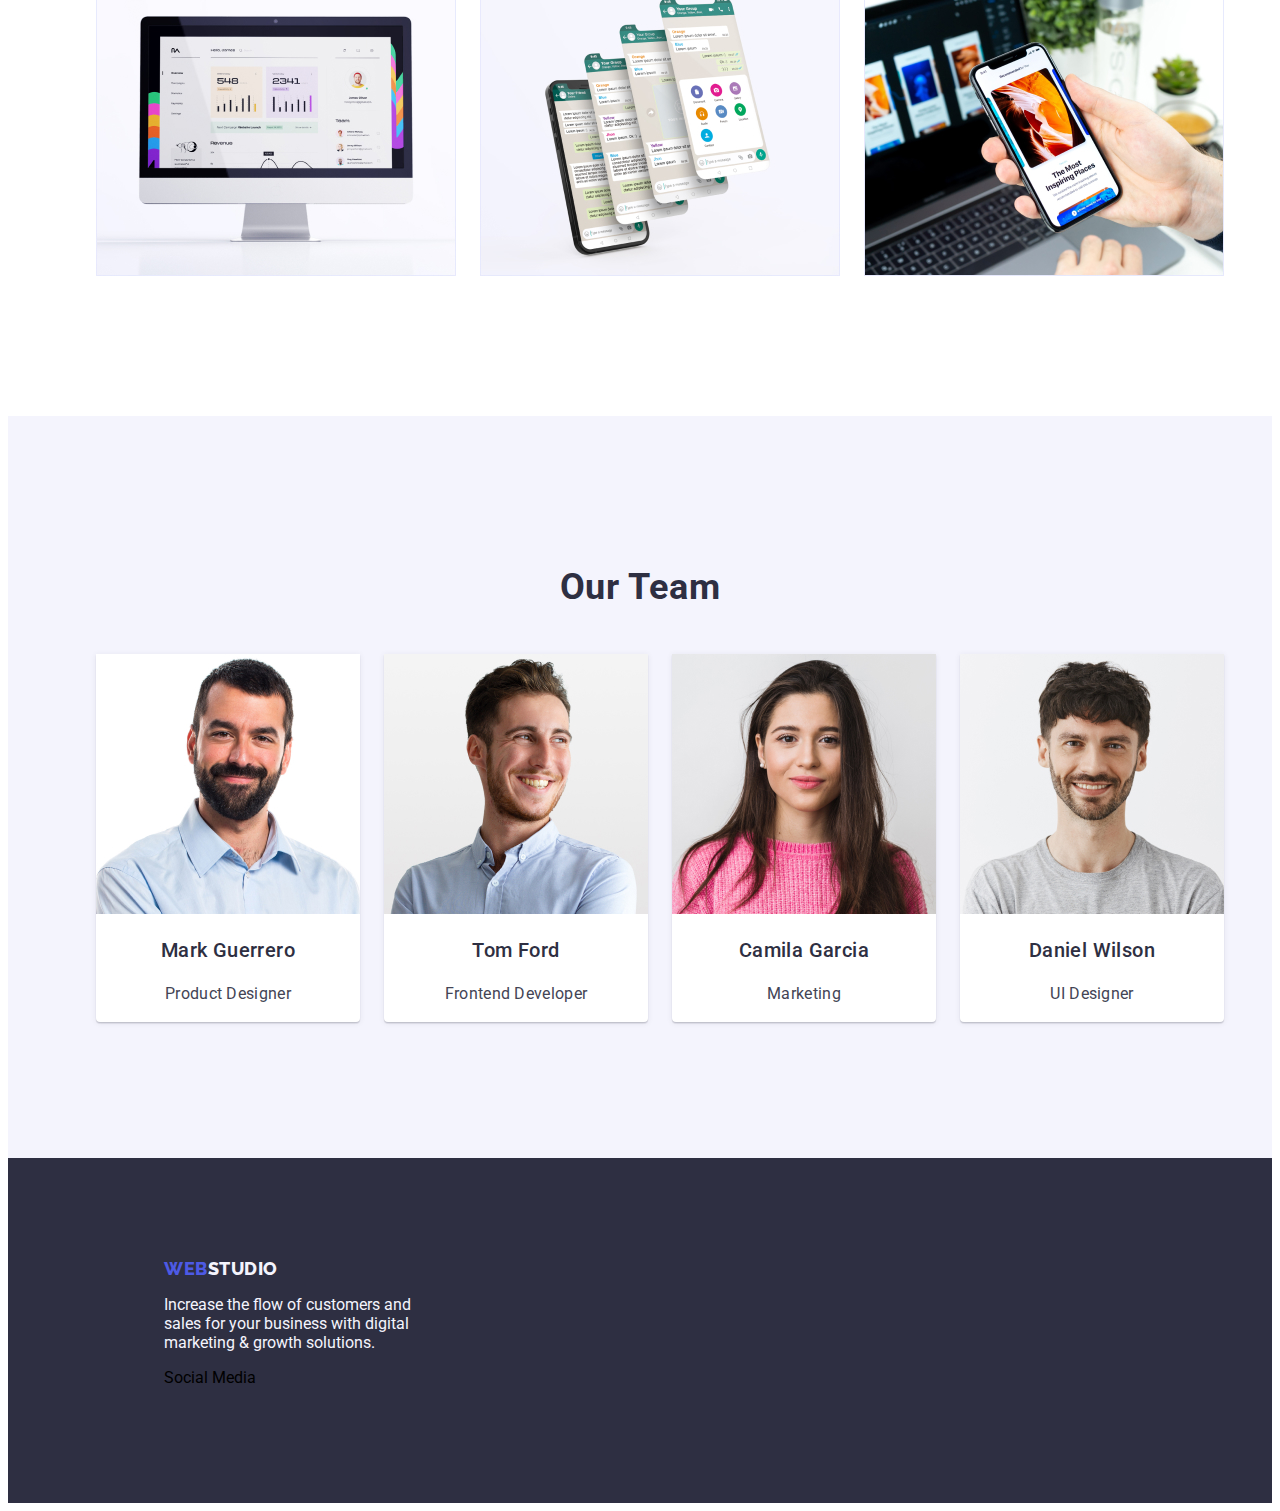
==== commit 3072e47d: "add icons above advantages" ====
--- a/index.html
+++ b/index.html
@@ -73,6 +73,11 @@
             </p>
           </li>
           <li class="advantages-item">
+            <div class="advantages-icon icon">
+              <svg class="svg" width="64" height="64">
+                <use href="./images/icons.svg#clock-1"></use>
+              </svg>
+            </div>
             <h3 class="advantages-title header-three">Punctuality</h3>
             <p class="advantages-description description">
               Bring the key message to the<br />brand's audience for the best
@@ -80,6 +85,11 @@
             </p>
           </li>
           <li class="advantages-item">
+            <div class="advantages-icon icon">
+              <svg class="svg" width="64" height="64">
+                <use href="./images/icons.svg#computer-1"></use>
+              </svg>
+            </div>
             <h3 class="advantages-title header-three">Diligence</h3>
             <p class="advantages-description description">
               Research and confirm brands that<br />present the strongest
@@ -87,6 +97,11 @@
             </p>
           </li>
           <li class="advantages-item">
+            <div class="advantages-icon icon">
+              <svg class="svg" width="64" height="64">
+                <use href="./images/icons.svg#astronaut-1"></use>
+              </svg>
+            </div>
             <h3 class="advantages-title header-three">Technologies</h3>
             <p class="advantages-description description">
               Design practice focused on digital<br />experiences. We bring
--- a/css/styles.css
+++ b/css/styles.css
@@ -113,9 +113,8 @@
 /* END OF HEADER STYLES */
 /* FIRST SECTION STYLES */
 .hero {
-  /* background-image: linear-gradient(var(--GREY)),
-    url("../images/people-office.jpg"); */
-  background-image: url("../images/people-office.jpg");
+  background: linear-gradient(rgba(46, 47, 66, 0.7), rgba(46, 47, 66, 0.7)),
+    url("../images/people-office.jpg");
   background-size: cover;
   text-align: center;
   padding-top: 188px;
@@ -166,6 +165,10 @@
 .advantages .list {
   justify-content: center;
   gap: 24px;
+}
+.advantages-icon {
+  background-color: var(--CLOUD);
+  padding: 24px 100px;
 }
 /* END OF VISSION MISSION STYLES */
 /* WHAT ARE WE DOING SECTION STYLES*/
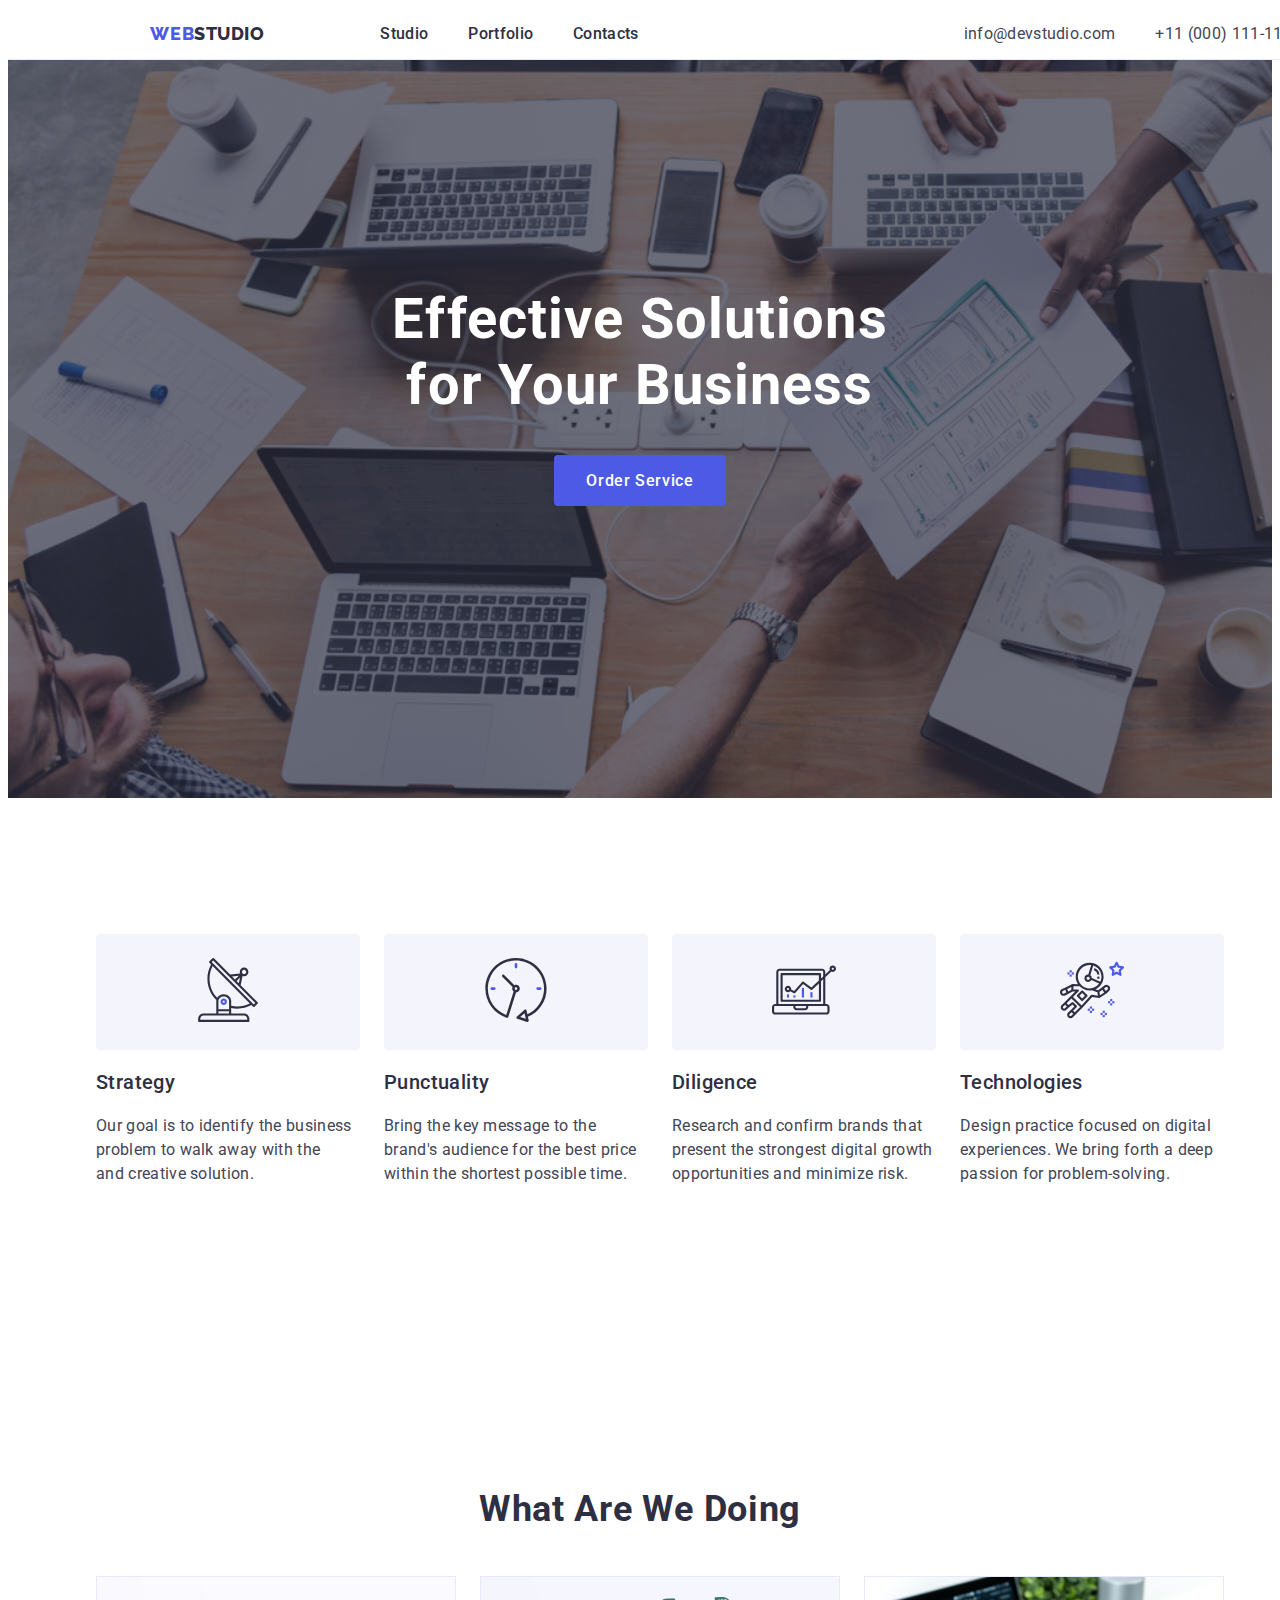
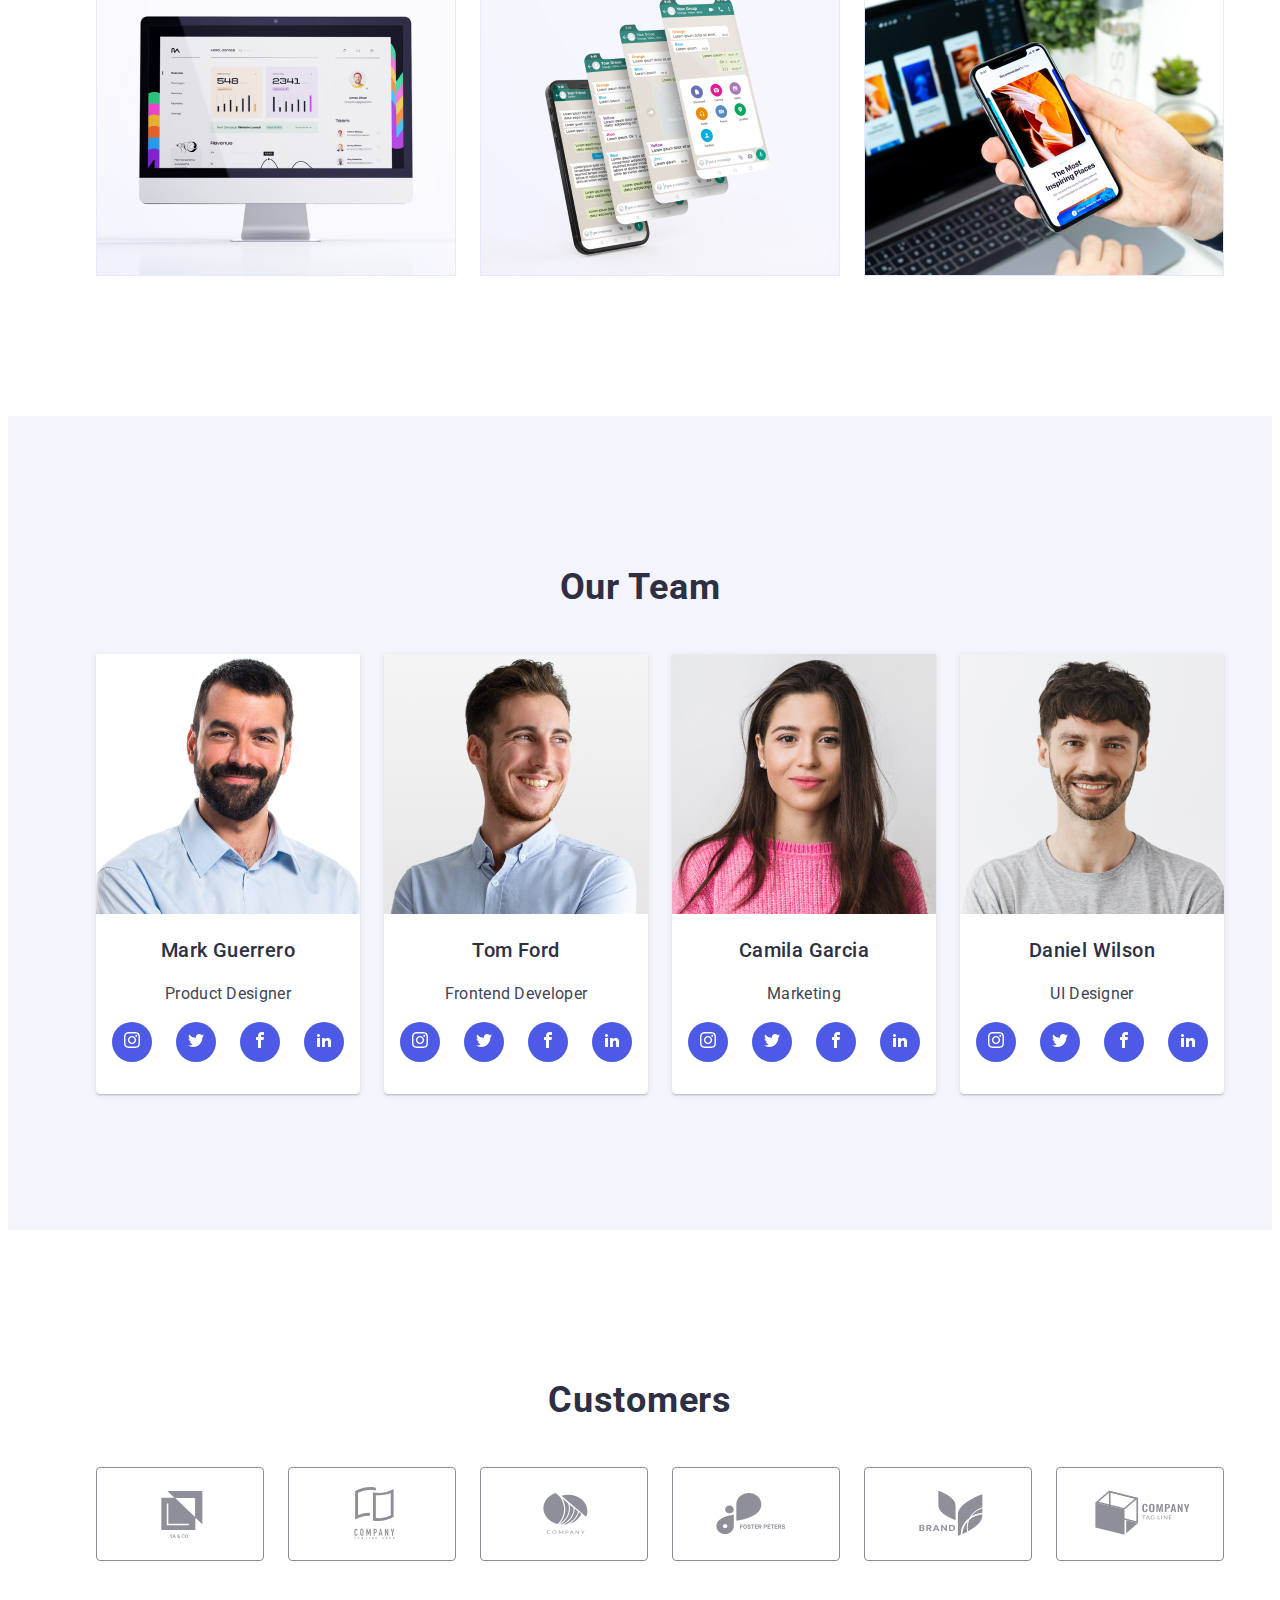
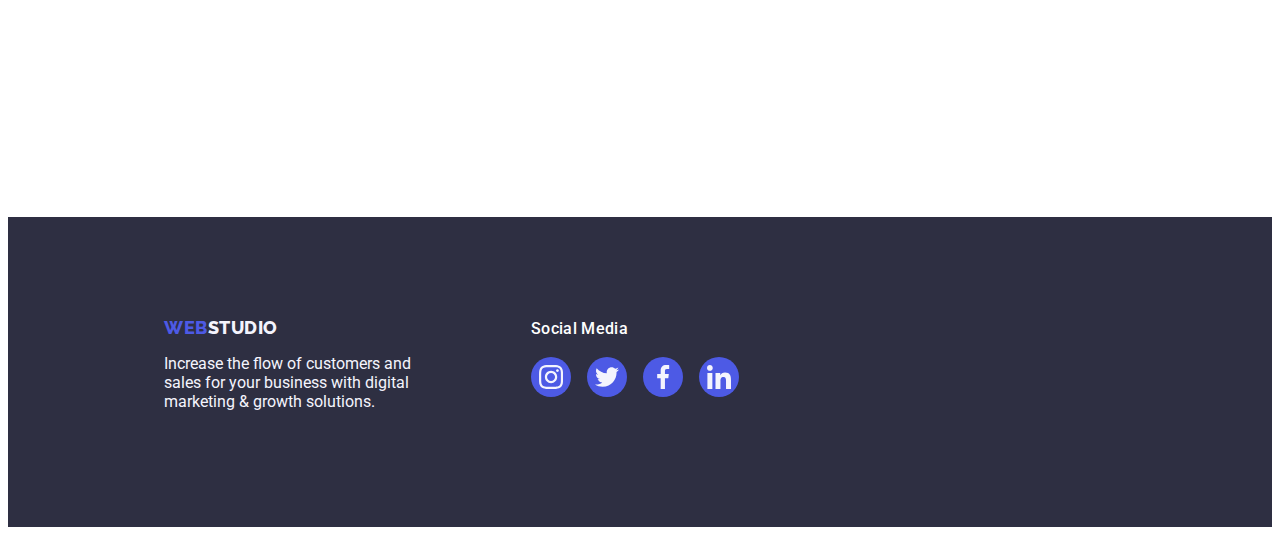
==== commit 63d4ccd2: "added social media icons and footer social media icons, added customer section and customer links" ====
--- a/index.html
+++ b/index.html
@@ -63,7 +63,7 @@
           <li class="advantages-item">
             <div class="advantages-icon icon">
               <svg class="svg" width="64" height="64">
-                <use href="./images/icons.svg#antenna-1"></use>
+                <use href="./images/icons.svg#antenna"></use>
               </svg>
             </div>
             <h3 class="advantages-title header-three">Strategy</h3>
@@ -75,7 +75,7 @@
           <li class="advantages-item">
             <div class="advantages-icon icon">
               <svg class="svg" width="64" height="64">
-                <use href="./images/icons.svg#clock-1"></use>
+                <use href="./images/icons.svg#clock"></use>
               </svg>
             </div>
             <h3 class="advantages-title header-three">Punctuality</h3>
@@ -87,7 +87,7 @@
           <li class="advantages-item">
             <div class="advantages-icon icon">
               <svg class="svg" width="64" height="64">
-                <use href="./images/icons.svg#computer-1"></use>
+                <use href="./images/icons.svg#computer"></use>
               </svg>
             </div>
             <h3 class="advantages-title header-three">Diligence</h3>
@@ -99,7 +99,7 @@
           <li class="advantages-item">
             <div class="advantages-icon icon">
               <svg class="svg" width="64" height="64">
-                <use href="./images/icons.svg#astronaut-1"></use>
+                <use href="./images/icons.svg#astronaut"></use>
               </svg>
             </div>
             <h3 class="advantages-title header-three">Technologies</h3>
@@ -156,6 +156,38 @@
               />
               <h3 class="team-member-name header-three">Mark Guerrero</h3>
               <p class="team-member-position description">Product Designer</p>
+              <div>
+                <ul class="team-socials-list list">
+                  <li class="team-socials icon">
+                    <a href="#">
+                      <svg class="svg" width="16" height="16">
+                        <use href="./images/icons.svg#instagram"></use>
+                      </svg>
+                    </a>
+                  </li>
+                  <li class="team-socials">
+                    <a href="#">
+                      <svg class="svg" width="16" height="16">
+                        <use href="./images/icons.svg#twitter"></use>
+                      </svg>
+                    </a>
+                  </li>
+                  <li class="team-socials">
+                    <a href="#">
+                      <svg class="svg" width="16" height="16">
+                        <use href="./images/icons.svg#facebook"></use>
+                      </svg>
+                    </a>
+                  </li>
+                  <li class="team-socials">
+                    <a href="#">
+                      <svg class="svg" width="16" height="16">
+                        <use href="./images/icons.svg#linkedin"></use>
+                      </svg>
+                    </a>
+                  </li>
+                </ul>
+              </div>
             </li>
             <li class="team-members-item">
               <img
@@ -166,6 +198,38 @@
               />
               <h3 class="team-member-name header-three">Tom Ford</h3>
               <p class="team-member-position description">Frontend Developer</p>
+              <div>
+                <ul class="team-socials-list list">
+                  <li class="team-socials icon">
+                    <a href="#">
+                      <svg class="svg" width="16" height="16">
+                        <use href="./images/icons.svg#instagram"></use>
+                      </svg>
+                    </a>
+                  </li>
+                  <li class="team-socials">
+                    <a href="#">
+                      <svg class="svg" width="16" height="16">
+                        <use href="./images/icons.svg#twitter"></use>
+                      </svg>
+                    </a>
+                  </li>
+                  <li class="team-socials">
+                    <a href="#">
+                      <svg class="svg" width="16" height="16">
+                        <use href="./images/icons.svg#facebook"></use>
+                      </svg>
+                    </a>
+                  </li>
+                  <li class="team-socials">
+                    <a href="#">
+                      <svg class="svg" width="16" height="16">
+                        <use href="./images/icons.svg#linkedin"></use>
+                      </svg>
+                    </a>
+                  </li>
+                </ul>
+              </div>
             </li>
             <li class="team-members-item">
               <img
@@ -176,6 +240,38 @@
               />
               <h3 class="team-member-name header-three">Camila Garcia</h3>
               <p class="team-member-position description">Marketing</p>
+              <div>
+                <ul class="team-socials-list list">
+                  <li class="team-socials icon">
+                    <a href="#">
+                      <svg class="svg" width="16" height="16">
+                        <use href="./images/icons.svg#instagram"></use>
+                      </svg>
+                    </a>
+                  </li>
+                  <li class="team-socials">
+                    <a href="#">
+                      <svg class="svg" width="16" height="16">
+                        <use href="./images/icons.svg#twitter"></use>
+                      </svg>
+                    </a>
+                  </li>
+                  <li class="team-socials">
+                    <a href="#">
+                      <svg class="svg" width="16" height="16">
+                        <use href="./images/icons.svg#facebook"></use>
+                      </svg>
+                    </a>
+                  </li>
+                  <li class="team-socials">
+                    <a href="#">
+                      <svg class="svg" width="16" height="16">
+                        <use href="./images/icons.svg#linkedin"></use>
+                      </svg>
+                    </a>
+                  </li>
+                </ul>
+              </div>
             </li>
             <li class="team-members-item">
               <img
@@ -186,14 +282,96 @@
               />
               <h3 class="team-member-name header-three">Daniel Wilson</h3>
               <p class="team-member-position description">UI Designer</p>
+              <div>
+                <ul class="team-socials-list list">
+                  <li class="team-socials icon">
+                    <a href="#">
+                      <svg class="svg" width="16" height="16">
+                        <use href="./images/icons.svg#instagram"></use>
+                      </svg>
+                    </a>
+                  </li>
+                  <li class="team-socials icon">
+                    <a href="#">
+                      <svg class="svg" width="16" height="16">
+                        <use href="./images/icons.svg#twitter"></use>
+                      </svg>
+                    </a>
+                  </li>
+                  <li class="team-socials icon">
+                    <a href="#">
+                      <svg class="svg" width="16" height="16">
+                        <use href="./images/icons.svg#facebook"></use>
+                      </svg>
+                    </a>
+                  </li>
+                  <li class="team-socials icon">
+                    <a href="#">
+                      <svg class="svg" width="16" height="16">
+                        <use href="./images/icons.svg#linkedin"></use>
+                      </svg>
+                    </a>
+                  </li>
+                </ul>
+              </div>
             </li>
           </ul>
         </div>
       </section>
     </main>
+    <!-- CUSTOMERS SECTION -->
+    <section class="customers section">
+      <h2 class="customers-header subheader">Customers</h2>
+      <div class="d-flex">
+        <ul class="customers-list list">
+          <li class="customers-list-item">
+            <a class="customers-link" href="#">
+              <svg class="svg" width="104" height="56">
+                <use href="./images/icons.svg#Logo1"></use>
+              </svg>
+            </a>
+          </li>
+          <li class="customers-list-item">
+            <a href="#">
+              <svg class="svg" width="104" height="56">
+                <use href="./images/icons.svg#Logo2"></use>
+              </svg>
+            </a>
+          </li>
+          <li class="customers-list-item">
+            <a href="#">
+              <svg class="svg" width="104" height="56">
+                <use href="./images/icons.svg#Logo3"></use>
+              </svg>
+            </a>
+          </li>
+          <li class="customers-list-item">
+            <a href="#">
+              <svg class="svg" width="104" height="56">
+                <use href="./images/icons.svg#Logo4"></use>
+              </svg>
+            </a>
+          </li>
+          <li class="customers-list-item">
+            <a href="#">
+              <svg class="svg" width="104" height="56">
+                <use href="./images/icons.svg#Logo5"></use>
+              </svg>
+            </a>
+          </li>
+          <li class="customers-list-item">
+            <a href="#">
+              <svg class="svg" width="104" height="56">
+                <use href="./images/icons.svg#Logo6"></use>
+              </svg>
+            </a>
+          </li>
+        </ul>
+      </div>
+    </section>
     <!-- FOOTER -->
     <footer class="footer">
-      <section>
+      <section class="footer-description-section">
         <a href="#" class="logo-footer link"><span>WEB</span>STUDIO</a>
         <p class="p-footer">
           Increase the flow of customers and <br />
@@ -201,8 +379,40 @@
           marketing & growth solutions.
         </p>
       </section>
-      <section class="social-media">
+      <section class="social-media-section">
         <p class="social-media-title">Social Media</p>
+        <div class="social-media">
+          <ul class="social-media-list list">
+            <li class="social-media-item">
+              <a class="social-media-icon icon" href="#">
+                <svg class="svg" width="24" height="24">
+                  <use href="./images/icons.svg#instagram2"></use>
+                </svg>
+              </a>
+            </li>
+            <li class="social-media-item">
+              <a class="social-media-icon icon" href="#">
+                <svg class="svg" width="24" height="24">
+                  <use href="./images/icons.svg#twitter2"></use>
+                </svg>
+              </a>
+            </li>
+            <li class="social-media-item">
+              <a class="social-media-icon icon" href="#">
+                <svg class="svg" width="24" height="24">
+                  <use href="./images/icons.svg#facebook2"></use>
+                </svg>
+              </a>
+            </li>
+            <li class="social-media-item">
+              <a class="social-media-icon icon" href="#">
+                <svg class="svg" width="24" height="24">
+                  <use href="./images/icons.svg#linkedin2"></use>
+                </svg>
+              </a>
+            </li>
+          </ul>
+        </div>
       </section>
     </footer>
   </body>
--- a/css/styles.css
+++ b/css/styles.css
@@ -169,6 +169,7 @@
 .advantages-icon {
   background-color: var(--CLOUD);
   padding: 24px 100px;
+  border-radius: 4px;
 }
 /* END OF VISSION MISSION STYLES */
 /* WHAT ARE WE DOING SECTION STYLES*/
@@ -198,12 +199,50 @@
     0px 1px 1px 0px rgba(46, 47, 66, 0.16),
     0px 1px 6px 0px rgba(46, 47, 66, 0.08);
 }
-
+.team-socials-list {
+  margin: 0;
+  padding: 0;
+  justify-content: center;
+}
+.team-socials {
+  background-color: var(--IRIS);
+  border-radius: 50%;
+  height: 40px;
+  width: 40px;
+  justify-content: center;
+  align-items: center;
+  display: flex;
+  margin-bottom: 32px;
+}
+.team-socials svg {
+  fill: white;
+}
 /* END OF OUR TEAM SECTION STYLES */
+/* CUSTOMER SECTION STYLES */
+.customers {
+  margin-bottom: 120px;
+}
+.customers-list {
+  gap: 24px;
+}
+.customers-list-item {
+  width: 168px;
+  border: 1px solid var(--LIGHT-SLATE);
+  border-radius: 4px;
+  display: flex;
+  justify-content: space-around;
+  align-items: center;
+  padding: 16px 32px;
+}
+.customers-link svg {
+  fill: var(--LIGHT-SLATE);
+}
+/* END OF CUSTOMER SECTION STYLES */
 /* FOOTER STYLES */
 .footer {
   background-color: var(--NAVY-BLUE);
   padding: 100px 0px 100px 156px;
+  display: flex;
 }
 .logo-footer {
   color: var(--CLOUD);
@@ -218,6 +257,35 @@
 .p-footer {
   color: var(--CLOUD);
 }
+.social-media-title {
+  color: var(--WHITE);
+  font-size: 16px;
+  font-weight: 500;
+  line-height: 24px;
+  letter-spacing: 0.32px;
+  text-align: ;
+  margin-left: 120px;
+  margin-top: 0;
+}
+.social-media-list {
+  margin: 0;
+  padding: 0;
+  justify-content: center;
+  margin-left: 120px;
+  gap: 16px;
+}
+.social-media-icon {
+  background-color: var(--IRIS);
+  border-radius: 50%;
+  height: 40px;
+  width: 40px;
+  justify-content: center;
+  align-items: center;
+  display: flex;
+}
+.social-media-icon svg {
+  fill: white;
+}
 /* END OF FOOTER STYLES */
 /* END OF STUDIO STYLES */
 
